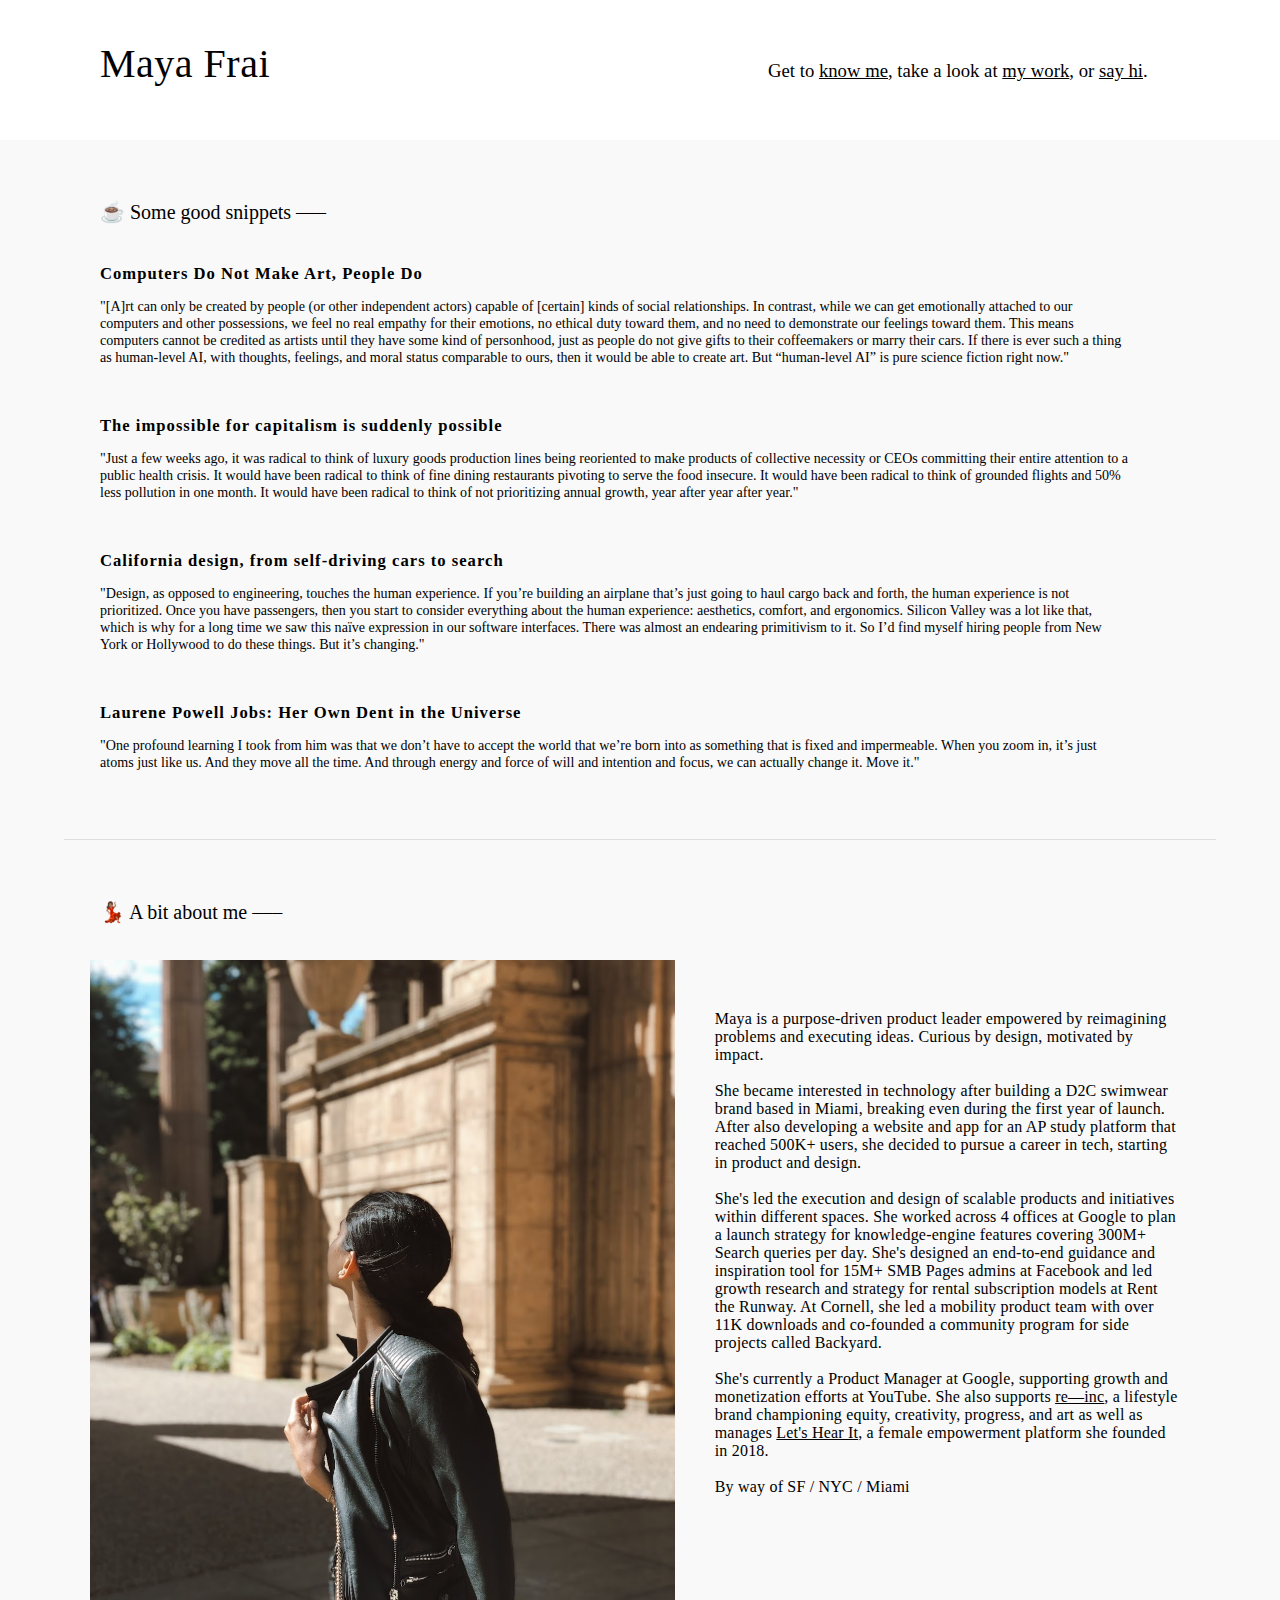
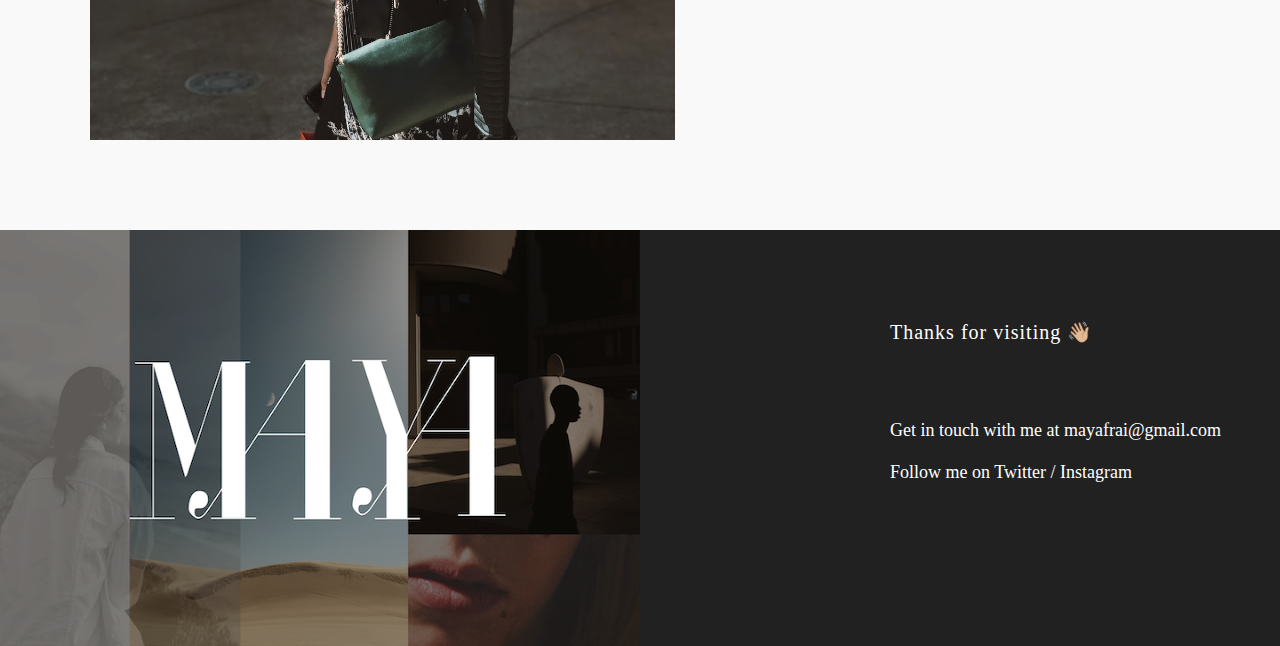
==== index.html @ 160cebdf "new work" ====
<!DOCTYPE html>
<html>
<head>
    <!-- Global site tag (gtag.js) - Google Analytics -->
    <script async src="https://www.googletagmanager.com/gtag/js?id=UA-131657251-1"></script>
    <script>window.dataLayer = window.dataLayer || [];
        function gtag() { dataLayer.push(arguments); }
        gtag('js', new Date());

        gtag('config', 'UA-131657251-1');</script>

    <meta charset="utf-8" />
    <title>Maya Frai</title>
    <link rel="stylesheet" type="text/css" href="all.css" media="all" />
    <link href='https://fonts.googleapis.com/css?family=Lato' rel='stylesheet'>
    <link href='https://fonts.googleapis.com/css?family=Roboto' rel='stylesheet'>
    <link href="https://fonts.googleapis.com/css?family=Noto+Serif+TC" rel="stylesheet">
    <link href="https://fonts.googleapis.com/css?family=Pacifico" rel="stylesheet">
    <link href="https://fonts.googleapis.com/css?family=Hammersmith+One" rel="stylesheet">
    <link href="https://fonts.googleapis.com/css?family=Unna" rel="stylesheet">
    <link href="https://fonts.googleapis.com/css?family=Unna:700" rel="stylesheet">

    <link rel="shortcut icon" type="image/png" href="images/favicon.png" />




    <body>

        <!-- Make header bar  -->
        <header class="header">

            <div id="nav-wrap">
                <div id="name">
                    <h1 id="name-full">
                        <a href="index.html">Maya Frai</a>
                    </h1>
                </div>

                <div id="links">
                    <h3 id="nav">
                        Get to <a href="#bio">know me</a>, take a look at <a class="active" href="projects.html">my work</a>, or <a href="#contact">say hi</a>.
                    </h3>
                </div>
            </div>

        </header>

        <!-- Make first section header -->
        <div class="section-header">
            <p> ☕️ Some good snippets –––</p>
        </div>


        <!-- list of articles  -->
        <div class="article">
            <h1 class="article-title">
                <a href="https://cacm.acm.org/opinion/articles/244330-computers-do-not-make-art-people-do/fulltext">
                    Computers Do Not Make Art, People Do
                </a>
            </h1>
            <p class="byline"> "[A]rt can only be created by people (or other independent actors) capable of [certain] kinds of social relationships. In contrast, while we can get emotionally attached to our computers and other possessions, we feel no real empathy for their emotions, no ethical duty toward them, and no need to demonstrate our feelings toward them. This means computers cannot be credited as artists until they have some kind of personhood, just as people do not give gifts to their coffeemakers or marry their cars. If there is ever such a thing as human-level AI, with thoughts, feelings, and moral status comparable to ours, then it would be able to create art. But “human-level AI” is pure science fiction right now." </p>
        </div>

        <div class="article">
            <h1 class="article-title">
                <a class="text" href="https://www.fastcompany.com/90483294/the-impossible-for-capitalism-is-suddenly-possible">
                    The impossible for capitalism is suddenly possible
                </a>
            </h1>
            <p class="byline">
                "Just a few weeks ago, it was radical to think of luxury goods production lines being reoriented to make products of collective necessity or CEOs committing their entire attention to a public health crisis. It would have been radical to think of fine dining restaurants pivoting to serve the food insecure. It would have been radical to think of grounded flights and 50% less pollution in one month. It would have been radical to think of not prioritizing annual growth, year after year after year."
            </p>
        </div>


        <div class="article">
            <h1 class="article-title"> <a class="text" href="https://www.blog.google/technology/design/explore-california-design-self-driving-cars-search/">California design, from self-driving cars to search </a> </h1>
            <p class="byline"> "Design, as opposed to engineering, touches the human experience. If you’re building an airplane that’s just going to haul cargo back and forth, the human experience is not prioritized. Once you have passengers, then you start to consider everything about the human experience: aesthetics, comfort, and ergonomics. Silicon Valley was a lot like that, which is why for a long time we saw this naïve expression in our software interfaces. There was almost an endearing primitivism to it. So I’d find myself hiring people from New York or Hollywood to do these things. But it’s changing."</p>
        </div>

        <div class="article">
            <h1 class="article-title"> <a class="text" href="https://www.nytimes.com/2020/02/27/business/laurene-powell-jobs-corner-office.html">
    Laurene Powell Jobs: Her Own Dent in the Universe</a> </h1>
            <p class="byline"> "One profound learning I took from him was that we don’t have to accept the world that we’re born into as something that is fixed and impermeable. When you zoom in, it’s just atoms just like us. And they move all the time. And through energy and force of will and intention and focus, we can actually change it. Move it."</p>
        </div>
        <!-- second section -->



        <br />

        <!-- start recent projects -->
        <!--<hr />
        <div class="section-header">
            <p>  Recently been up to ––– <p>
        </div>
        <div class="recent-wrap">

            <div class="recent1">
                <div class="article">
                    <h1 class="article-title"> re—inc </h1>
                   <p class="byline"> Product </p>

                    <p class="recent-link"> → <a href="https://www.vogue.com/article/re-inc-black-and-white-capsule-collection">BW Capsule Launch</a></p>
                    <p class="recent-link"> → <a href="https://re-website.com/products/reinvent-poster">BW Poster Design Process</a></p>

                </div>
            </div>

            <div class="recent2">
                <div class="article">
                    <h1 class="article-title">Let's Hear It </h1>
                    <p class="byline"> Founder + Managing Editor</p>
                    <p class="recent-link"> → <a href="https://us12.campaign-archive.com/?u=026ea119d4e894bad560df48f&id=ae32b6e71b">LHI Industry: Interview with Bethany Bongiorno</a></p>
                    <p class="recent-link"> → <a href="https://us12.campaign-archive.com/home/?u=026ea119d4e894bad560df48f&id=ee71568076">Latest Newsletter Issue</a></p>
                </div>
            </div>

            <div class="recent3">
                <div class="article">
                    <h1 class="article-title"> Google </h1>
                    <p class="byline"> Associate Product Manager Intern</p>

                    <p class="recent-link"> → <a href="google.html">Learn more</a></p>
                </div>
            </div>


        </div>-->

        <br />


        <div class="seeAll">
            <p>  <a href="projects.html"> See All Work </a><p>
        </div>

        <hr />

        <!-- end recent projects -->

        <a name="bio"></a>
        <!-- about section -->
        <div class="section-header">
            <p> 💃🏽 A bit about me –––</p>
        </div>

        <div class="about-wrap">

            <div id="description">

                <p>

                    Maya is a purpose-driven product leader empowered by reimagining problems and executing ideas. Curious by design, motivated by impact.
                    <br><br>
                    She became interested in technology after building a D2C swimwear brand based in Miami, breaking even during the first year of launch. After also developing a website and app for an AP study platform that reached 500K+ users, she decided to pursue a career in tech, starting in product and design.
                    <br><br>
                    She's led the execution and design of scalable products and initiatives within different spaces. She worked across 4 offices at Google to plan a launch strategy for knowledge-engine features covering 300M+ Search queries per day. She's designed an end-to-end guidance and inspiration tool for 15M+ SMB Pages admins at Facebook and led growth research and strategy for rental subscription models at Rent the Runway. At Cornell, she led a mobility product team with over 11K downloads and co-founded a community program for side projects called Backyard.
                    <br><br>
                    She's currently a Product Manager at Google, supporting growth and monetization efforts at YouTube. She also supports <a href="https://re-website.com/">re—inc</a>, a lifestyle brand championing equity, creativity, progress, and art as well as manages <a href="http://www.letshearitplatform.org/">Let's Hear It</a>, a female empowerment platform she founded in 2018.



                    <br><br>
                    By way of SF / NYC / Miami
                </p>
            </div>

            <div id="bio-pic" class="hover11">
                <figure><img alt="profile" src="images/me.png" width="500" /></figure>
            </div>
        </div>


        <a name="contact"></a>
        <!-- footer  -->
        <div id="foot-wrap">
            <div id="footer1">
                <div id="contact">
                    <p> Thanks for visiting 👋🏼 </p>
                </div>
                <a name="bottom"></a>
                <p id="email"> Get in touch with me at <a href="mailto:mayafrai@gmail.com?Subject=Reaching%20Out">mayafrai@gmail.com</a> <br /><br />
                Follow me on <a href="https://twitter.com/maya_frai">Twitter</a> / <a href="https://www.instagram.com/mayafrai/">Instagram</a>
                </p>

                <!--<div id="linkedin">
            <a href="https://www.linkedin.com/in/mayafrai/">
                <img alt="linkedin" src="images/linkedin.png" width="20" />
            </a>
        </div>-->
        <!--<div id="instagram">
            <a href="https://www.instagram.com/mayafrai/">
                <img alt="instagram" src="images/instagram.png" width="20" />
            </a>
        </div>
        <div id="github">
            <a href="https://github.com/mayafrai">
                <img alt="github" src="images/github.png" width="20" />
            </a>
        </div>
        <div id="medium">
            <a href="https://twitter.com/@maya_frai">
                <img alt="medium" src="images/medium.png" width="20" />
            </a>
        </div>-->
            </div>
            <div id="collage">
                <img alt="medium" src="images/logo-m.png" />
            </div>
        </div>



    </body>
</html>
---- all.css ----
@media screen and (min-width: 600px) {

    #description {
        flex: 3;
    }


    .seeAll {
        display: none;
    }

    .byline {
        font-size: 2px;
    }
}

@media screen and (max-width: 600px) {
    #bio-pic {
        display: none;
    }
}


/* CSS load animation */
p, h3, img, h1 {
    animation: fadein 2s;
    -moz-animation: fadein 2s; /* Firefox */
    -webkit-animation: fadein 2s; /* Safari and Chrome */
    -o-animation: fadein 2s; /* Opera */
}

hr {
    height: 1px;
    width: 90%;
    /* color: #4A4A4A; */
    background-color: #DFDFDF;
    border: none;
}


@keyframes fadein {
    from {
        opacity: 0;
    }

    to {
        opacity: 1;
    }
}

@-moz-keyframes fadein { /* Firefox */
    from {
        opacity: 0;
    }

    to {
        opacity: 1;
    }
}

@-webkit-keyframes fadein { /* Safari and Chrome */
    from {
        opacity: 0;
    }

    to {
        opacity: 1;
    }
}

@-o-keyframes fadein { /* Opera */
    from {
        opacity: 0;
    }

    to {
        opacity: 1;
    }
}

/* end CSS animation */

body {
    margin: 0;
    background-color: #F9F9F9;
}

html {
    scroll-behavior: smooth;
}

/* home nav  */
.header {
    /* position: absolute; */
    top: 0;
    left: 0;
    width: 100%;
    background-color: white;
    height: 140px;
}

#nav-wrap {
    display: flex;
    flex-direction: row;
}

#name {
    order: 1;
    flex: 1.5;
}


    #name a {
        color: black;
        text-decoration: none;
    }

.section-header a {
    color: black;
    text-decoration: none;
}

#links {
    letter-spacing: normal;
    order: 2;
    flex: 1;
}

.article-title a {
    text-decoration: none;
    color: black;
}


    .article-title a:hover {
        color: grey;
    }


#nav a {
    color: black;
}

    #nav a:hover {
        color: #A7A7A7;
    }

#name-full {
    font-family: 'Didot';
    font-weight: 500;
    letter-spacing: 0.5px;
    font-size: 40px;
    margin-left: 100px;
    z-index: 6;
    color: black;
    margin-top: 40px;
}

    #name-full a:hover {
        color: #A7A7A7;
    }

#nav {
    font-family: 'Avenir';
    font-weight: 400;
    z-index: 7;
    color: black;
    margin-top: 60px;
}

/* end home nav */

.section-header {
    font-family: 'Avenir';
    font-size: 20px;
    font-weight: 400;
    margin-left: 100px;
    margin-top: 60px;
}

/* articles css */
.article-title {
    letter-spacing: 1px;
    font-family: Avenir;
    font-size: 1.3vw;
}

.byline {
    font-family: Didot;
    font-size: 1.1vw;
    padding-bottom: 10px;
}

.article {
    margin-left: 100px;
    margin-top: 40px;
    margin-right: 150px;
}

.article a {
  text-decoration: none;
    color: black;
}


/* end articles css */

li a:hover {
    color: blue;
}

#all {
    font-family: 'Avenir';
    font-size: 18px;
    margin-left: 100px;
    margin-top: 40px;
    font-weight: bold;
}


#mywork {
    float: left;
    text-align: left;
    margin-left: 100px;
    font-family: 'Avenir';
    font-size: 18px;
    font-weight: 500;
    color: #4A4A4A;
    z-index: 10;
    margin-bottom: -10px;
}

/* recent projects css on home */
.recent-wrap {
    display: flex;
    flex-direction: row;
}

.recent1 {
    flex: 1;
    order: 1;
}

.recent2 {
    flex: 1;
    order: 2;
}

.recent3 {
    flex: 0.8;
    order: 3;
    margin-right: 50px;
}

.recent4 {
    flex: 1;
    order: 4;
    margin-right: 20px;
}

.recent-link {
    font-family: Avenir;
    font-size: 1.3vw;
    padding-bottom: 10px;
}

    .recent-link a {
        color: black;
        text-decoration: none;
    }

        .recent-link a:hover {
            color: grey;
        }

.seeAll {
    font-family: 'Avenir';
    font-weight: 600;
    font-size: 18px;
    text-align: right;
    margin-right: 100px;
    margin-top: 20px;
}

    .seeAll a {
        color: black;
        text-decoration: none;
    }

        .seeAll a:hover {
            color: grey
        }


/* end recent */


/* projects */

#work-des {
    height: 130px;
}

.wrap {
    text-align: center;
    display: flex;
    flex-direction: row;
}

.shadow {
    -moz-box-shadow: 0 0 30px 5px #EBEBEB;
    -webkit-box-shadow: 0 0 30px 5px #EBEBEB;
    border-radius: 2px;
}

.left-project {
    flex: 2;
    order: 1;
}

.header-layout {
    margin-left: 100px;
    font-size: 22px;
    vertical-align: middle;
    text-align: left;
    font-family: 'Avenir';
    font-weight: 700;
}


.sub-layout {
    margin-left: 100px;
    text-align: left;
    font-family: 'Avenir';
    letter-spacing: 1px;
    font-size: 12px;
    font-weight: 500;
    color: grey;
}


.p-layout {
    margin-left: 100px;
    text-align: left;
    font-family: 'Avenir';
    font-weight: 300;
    font-size: 16px;
    width: 70%;
    color: grey;
}


.a-layout {
    color: black;
    text-decoration: none;
}

    .a-layout:hover {
        color: grey;
    }

.right-project {
    flex: 2;
    order: 2;
}

#proj-footer {
    margin-top: 100px;
    background-color: #212121;
    height: 416px;
    width: 100%;
    /* position: relative; */
    /* line-height: 400px; */
}

/* #detail-span {
  position: absolute;
  left: 10%;
  right: 10%;
  height: 30%;
  margin: -15% 0 0 -25%;
  font-family: Didot;
  font-size: 30px;
  color: white;
} */

#detail-span {
    font-family: Didot;
    font-size: 30px;
    color: white;
    line-height: 350px;
    text-align: center;
    width: 100%;
}



    #detail-span a {
        text-decoration: none;
        color: white;
    }

/* about page */

/* image opacity animation */

.hover11 figure img {
    opacity: 1;
    -webkit-transition: .3s ease-in-out;
    transition: .3s ease-in-out;
}

.hover11 figure:hover img {
    opacity: .9;
}

/* end opacity animation */

#description #motto {
    font-size: 16px;
}

.about-wrap {
    display: flex;
    flex-direction: row;
}

#description {
    letter-spacing: 0.2px;
    margin-top: 50px;
    margin-right: 100px;
    flex: 0.7;
    order: 2;
}

    #description p {
        font-weight: 500;
        font-family: 'Avenir';
        font-size: 16px;
    }

    #description a {
        color: black;
        text-decoration: underline;

    }

    #description a:hover {
        color: grey;

    }

#bio-pic {
    margin-left: 50px;
    flex: 1;
    order: 1;
}

    #bio-pic img {
        width: 100%;
        height: 100%;
    }

/* end about page css */

/* myoutlines page */
#phone-cover {
    text-align: center;
    /* margin-top: -10px;
  margin-left: -130px; */
}

#des1 {
    margin-top: 50px;
    font-family: Avenir;
    font-size: 18px;
    text-align: center;
}

#process {
    font-family: Avenir;
    font-size: 18px;
    margin-top: 40px;
    font-weight: bold;
    text-align: center;
}

.first {
    margin-top: 40px;
    font-family: Avenir;
    margin-left: 100px;
    margin-right: 80px;
}

.second {
    font-family: Avenir;
    margin-left: 100px;
    margin-right: 80px;
}

.data {
    text-align: center;
}

.research {
    margin-top: 40px;
    text-align: center;
}

.tag {
    letter-spacing: 0.5px;
    margin-top: 40px;
    font-family: 'Avenir';
    margin-left: 100px;
    font-size: 22px;
}

    .tag a {
        text-decoration: none;
        color: black;
    }

        .tag a:hover {
            color: grey;
        }

.bottom {
    margin-top: -10px;
    font-family: Didot;
    margin-left: 100px;
    font-size: 18px;
}

#full {
    margin-top: 50px;
}

#full-wrap {
    display: flex;
    flex-direction: row;
}

#left-wrap {
    flex: 1;
    order: 1;
}

#right-wrap {
    /* margin-right: 100px; */
    flex: 1;
    order: 2;
}


/* end projects css */

/* contact css */

#foot-wrap {
    display: flex;
    margin-top: 70px;
}

#footer1 {
    flex: 1;
    order: 2;
    background-color: #212121;
    margin: 0;
    height: 416px;
    width: 50%;
}

#collage {
    height: 416px;
    flex: 1;
    order: 1;
    width: 50%;
    overflow-y: hidden;
    margin: 0;
}

    #collage img {
        width: 100%;
        height: 416px;
    }

#contact {
    position: absolute;
    margin-left: 250px;
    margin-top: 70px;
    font-size: 20px;
    font-family: 'Avenir';
    font-weight: 500;
    color: white;
    letter-spacing: 1px;
}

#email {
    position: absolute;
    margin-left: 250px;
    margin-top: 190px;
    font-size: 18px;
    font-stretch: expanded;
    font-family: 'Avenir';
    font-weight: lighter;
    color: white;
}

    #email a {
        color: white;
        text-decoration: none;
    }

        #email a:hover {
            color: #A7A7A7;
        }

#linkedin {
    -webkit-filter: invert(100%);
    position: absolute;
    margin-left: 255px;
    margin-top: 320px;
}

    #linkedin a:hover {
        -webkit-filter: invert(40%)
    }

#instagram {
    -webkit-filter: invert(100%);
    position: absolute;
    margin-left: 285px;
    margin-top: 320px;
}

    #instagram a:hover {
        -webkit-filter: invert(40%)
    }

#github {
    -webkit-filter: invert(100%);
    position: absolute;
    margin-left: 315px;
    margin-top: 320px;
}

    #github a:hover {
        -webkit-filter: invert(40%)
    }

#medium {
    -webkit-filter: invert(100%);
    position: absolute;
    margin-left: 345px;
    margin-top: 320px;
}

    #medium a:hover {
        -webkit-filter: invert(40%)
    }

/* RTR Page CSS */

.article li, ul {
    font-family: Avenir;
    font-size: 18px;
    font-weight: 100;
}

.article li {
    list-style: none;
}

.rtr-title {
    letter-spacing: 0.8px;
    font-family: Avenir;
    font-size: 25px;
}

    .rtr-title a {
        color: black;
        text-decoration: none;
    }

        .rtr-title a:hover {
            color: grey;
            text-decoration: none;
        }

.description-rtr {
    font-family: Avenir;
    font-size: 19px;
    font-weight: 100;
    padding-bottom: 10px;
    width: 75%;
}

.rtr-list a {
    color: black;
    font-weight: 700;
    text-decoration: none;
}

.description-rtr a:hover {
    color: grey;
}

.rtr-list a:hover {
    color: grey;
}

#rtr-img {
    margin-left: 100px;
    margin-bottom: 20px;
}

#wrap-rtr {
    display: flex;
    flex-direction: row;
}

#rtr-quiz {
    flex: 1;
    order: 1;
    margin-bottom: 20px;
}

#rtr-finder {
    flex: 1.5;
    order: 2;
    margin-bottom: 20px;
}

#goog-wrap {
    margin-top: 50px;
    font-family: Avenir;
    display: flex;
    flex-direction: row;
}

#goog-imgs-left {
    width: 40%;
    margin-left: 120px;
}


#goog-imgs-right {
    width: 50%;
}

#goog-img {
    margin-left: 100px;
}

/* End RTR page CSS */

/* re-inc page css */

#re-inc-photo {
  padding: 20px 0 ;
     width: 100px;
     height: 100px;
}

#re-inc-photo img {
  width: 100%;
    height: 100%;
}
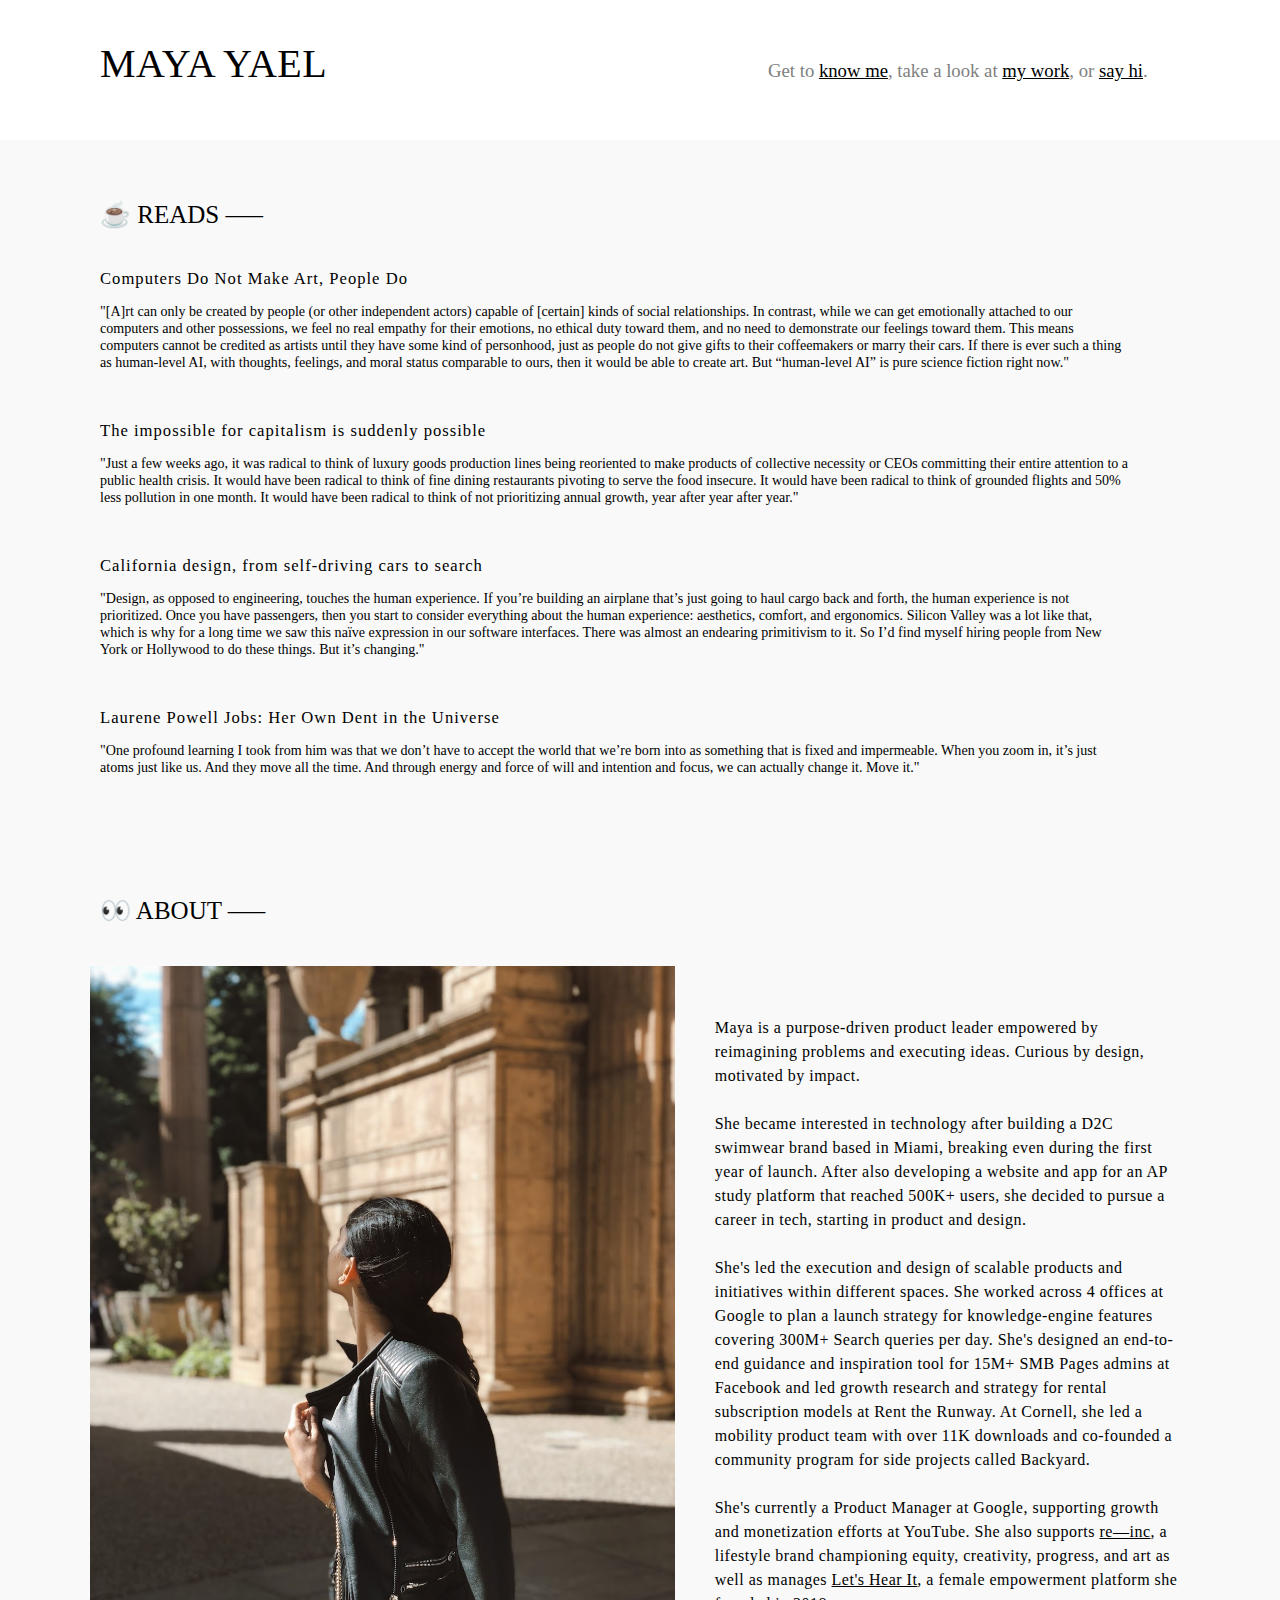
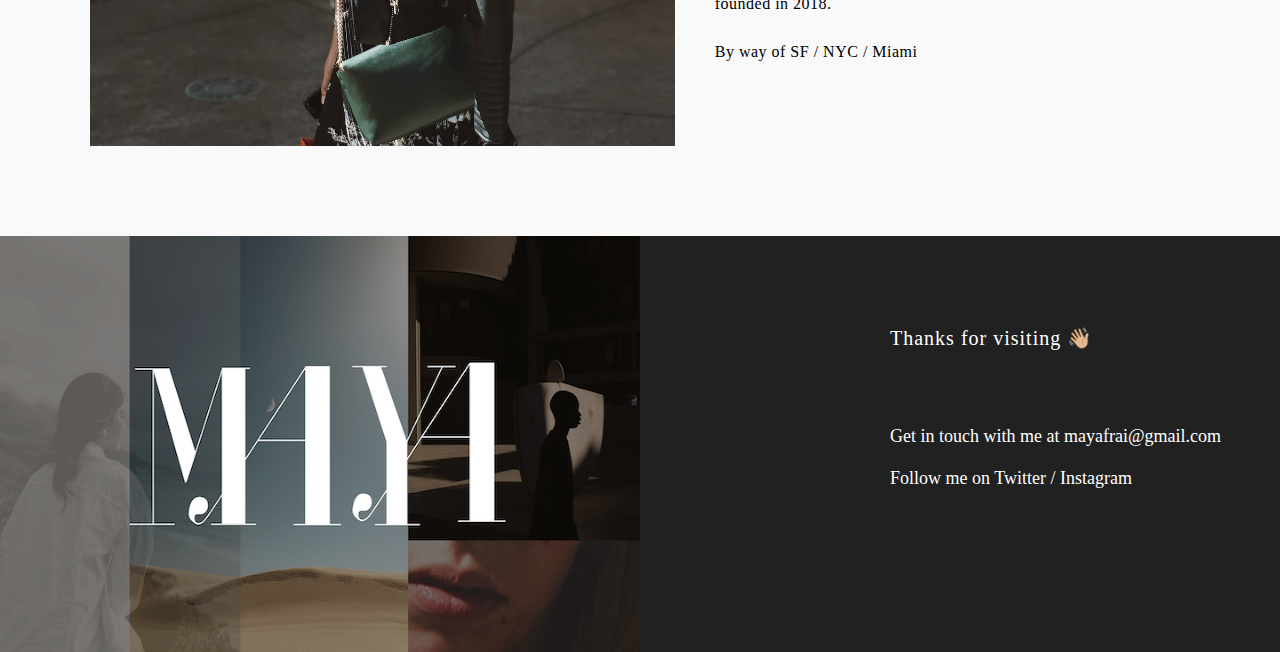
==== commit b27f4483: "new design system" ====
--- a/index.html
+++ b/index.html
@@ -33,7 +33,7 @@
             <div id="nav-wrap">
                 <div id="name">
                     <h1 id="name-full">
-                        <a href="index.html">Maya Frai</a>
+                        <a href="index.html">MAYA YAEL</a>
                     </h1>
                 </div>
 
@@ -48,7 +48,7 @@
 
         <!-- Make first section header -->
         <div class="section-header">
-            <p> ☕️ Some good snippets –––</p>
+            <p> ☕️ READS –––</p>
         </div>
 
 
@@ -84,66 +84,17 @@
     Laurene Powell Jobs: Her Own Dent in the Universe</a> </h1>
             <p class="byline"> "One profound learning I took from him was that we don’t have to accept the world that we’re born into as something that is fixed and impermeable. When you zoom in, it’s just atoms just like us. And they move all the time. And through energy and force of will and intention and focus, we can actually change it. Move it."</p>
         </div>
-        <!-- second section -->
-
 
 
         <br />
-
-        <!-- start recent projects -->
-        <!--<hr />
-        <div class="section-header">
-            <p>  Recently been up to ––– <p>
-        </div>
-        <div class="recent-wrap">
-
-            <div class="recent1">
-                <div class="article">
-                    <h1 class="article-title"> re—inc </h1>
-                   <p class="byline"> Product </p>
-
-                    <p class="recent-link"> → <a href="https://www.vogue.com/article/re-inc-black-and-white-capsule-collection">BW Capsule Launch</a></p>
-                    <p class="recent-link"> → <a href="https://re-website.com/products/reinvent-poster">BW Poster Design Process</a></p>
-
-                </div>
-            </div>
-
-            <div class="recent2">
-                <div class="article">
-                    <h1 class="article-title">Let's Hear It </h1>
-                    <p class="byline"> Founder + Managing Editor</p>
-                    <p class="recent-link"> → <a href="https://us12.campaign-archive.com/?u=026ea119d4e894bad560df48f&id=ae32b6e71b">LHI Industry: Interview with Bethany Bongiorno</a></p>
-                    <p class="recent-link"> → <a href="https://us12.campaign-archive.com/home/?u=026ea119d4e894bad560df48f&id=ee71568076">Latest Newsletter Issue</a></p>
-                </div>
-            </div>
-
-            <div class="recent3">
-                <div class="article">
-                    <h1 class="article-title"> Google </h1>
-                    <p class="byline"> Associate Product Manager Intern</p>
-
-                    <p class="recent-link"> → <a href="google.html">Learn more</a></p>
-                </div>
-            </div>
-
-
-        </div>-->
-
         <br />
-
-
-        <div class="seeAll">
-            <p>  <a href="projects.html"> See All Work </a><p>
-        </div>
-
-        <hr />
 
         <!-- end recent projects -->
 
         <a name="bio"></a>
         <!-- about section -->
         <div class="section-header">
-            <p> 💃🏽 A bit about me –––</p>
+            <p> 👀 ABOUT –––</p>
         </div>
 
         <div class="about-wrap">
@@ -185,26 +136,6 @@
                 Follow me on <a href="https://twitter.com/maya_frai">Twitter</a> / <a href="https://www.instagram.com/mayafrai/">Instagram</a>
                 </p>
 
-                <!--<div id="linkedin">
-            <a href="https://www.linkedin.com/in/mayafrai/">
-                <img alt="linkedin" src="images/linkedin.png" width="20" />
-            </a>
-        </div>-->
-        <!--<div id="instagram">
-            <a href="https://www.instagram.com/mayafrai/">
-                <img alt="instagram" src="images/instagram.png" width="20" />
-            </a>
-        </div>
-        <div id="github">
-            <a href="https://github.com/mayafrai">
-                <img alt="github" src="images/github.png" width="20" />
-            </a>
-        </div>
-        <div id="medium">
-            <a href="https://twitter.com/@maya_frai">
-                <img alt="medium" src="images/medium.png" width="20" />
-            </a>
-        </div>-->
             </div>
             <div id="collage">
                 <img alt="medium" src="images/logo-m.png" />
--- a/all.css
+++ b/all.css
@@ -146,7 +146,7 @@
     }
 
 #name-full {
-    font-family: 'Didot';
+    font-family: HelveticaNeue;
     font-weight: 500;
     letter-spacing: 0.5px;
     font-size: 40px;
@@ -161,19 +161,19 @@
     }
 
 #nav {
-    font-family: 'Avenir';
-    font-weight: 400;
+    font-family: HelveticaNeue;
+    font-weight: 500;
     z-index: 7;
-    color: black;
+    color: grey;
     margin-top: 60px;
 }
 
 /* end home nav */
 
 .section-header {
-    font-family: 'Avenir';
-    font-size: 20px;
-    font-weight: 400;
+    font-family: HelveticaNeue;
+    font-size: 25px;
+    font-weight: 500;
     margin-left: 100px;
     margin-top: 60px;
 }
@@ -181,12 +181,13 @@
 /* articles css */
 .article-title {
     letter-spacing: 1px;
-    font-family: Avenir;
+    font-family: HelveticaNeue;
+    font-weight: 500;
     font-size: 1.3vw;
 }
 
 .byline {
-    font-family: Didot;
+    font-family: Avenir;
     font-size: 1.1vw;
     padding-bottom: 10px;
 }
@@ -295,6 +296,39 @@
 /* end recent */
 
 
+/* new projects page */
+
+#project-header {
+  margin-left: 100px;
+  margin-top: 90px;
+  margin-bottom: 70px;
+}
+
+#project-header p {
+  font-family: HelveticaNeue;
+  font-weight: 500;
+  font-size: 28px;
+}
+
+.flex-proj {
+  display: flex;
+  flex-direction: row;
+}
+
+.project-image {
+  flex: 1;
+  margin-left: 100px;
+}
+
+.project-info {
+  flex: 1;
+  margin-top: 20px;
+}
+
+
+/* end new projects */
+
+
 /* projects */
 
 #work-des {
@@ -323,15 +357,15 @@
     font-size: 22px;
     vertical-align: middle;
     text-align: left;
-    font-family: 'Avenir';
-    font-weight: 700;
+    font-family: HelveticaNeue;
+    font-weight: 500;
 }
 
 
 .sub-layout {
     margin-left: 100px;
     text-align: left;
-    font-family: 'Avenir';
+    font-family: HelveticaNeue;
     letter-spacing: 1px;
     font-size: 12px;
     font-weight: 500;
@@ -340,11 +374,13 @@
 
 
 .p-layout {
+    margin-top: 35px;
     margin-left: 100px;
     text-align: left;
-    font-family: 'Avenir';
-    font-weight: 300;
-    font-size: 16px;
+    font-family: Avenir;
+    font-weight: 400;
+    font-size: 18px;
+    line-height: 1.5;
     width: 70%;
     color: grey;
 }
@@ -355,9 +391,9 @@
     text-decoration: none;
 }
 
-    .a-layout:hover {
+.a-layout:hover {
         color: grey;
-    }
+}
 
 .right-project {
     flex: 2;
@@ -435,7 +471,9 @@
 
     #description p {
         font-weight: 500;
-        font-family: 'Avenir';
+        line-height: 1.5;
+        letter-spacing: 0.5px;
+        font-family: Avenir;
         font-size: 16px;
     }
 
@@ -510,9 +548,10 @@
 .tag {
     letter-spacing: 0.5px;
     margin-top: 40px;
-    font-family: 'Avenir';
-    margin-left: 100px;
-    font-size: 22px;
+    font-family: HelveticaNeue;
+    margin-left: 100px;
+    font-weight: 500;
+    font-size: 20px;
 }
 
     .tag a {
@@ -589,7 +628,7 @@
     margin-left: 250px;
     margin-top: 70px;
     font-size: 20px;
-    font-family: 'Avenir';
+    font-family: HelveticaNeue;
     font-weight: 500;
     color: white;
     letter-spacing: 1px;
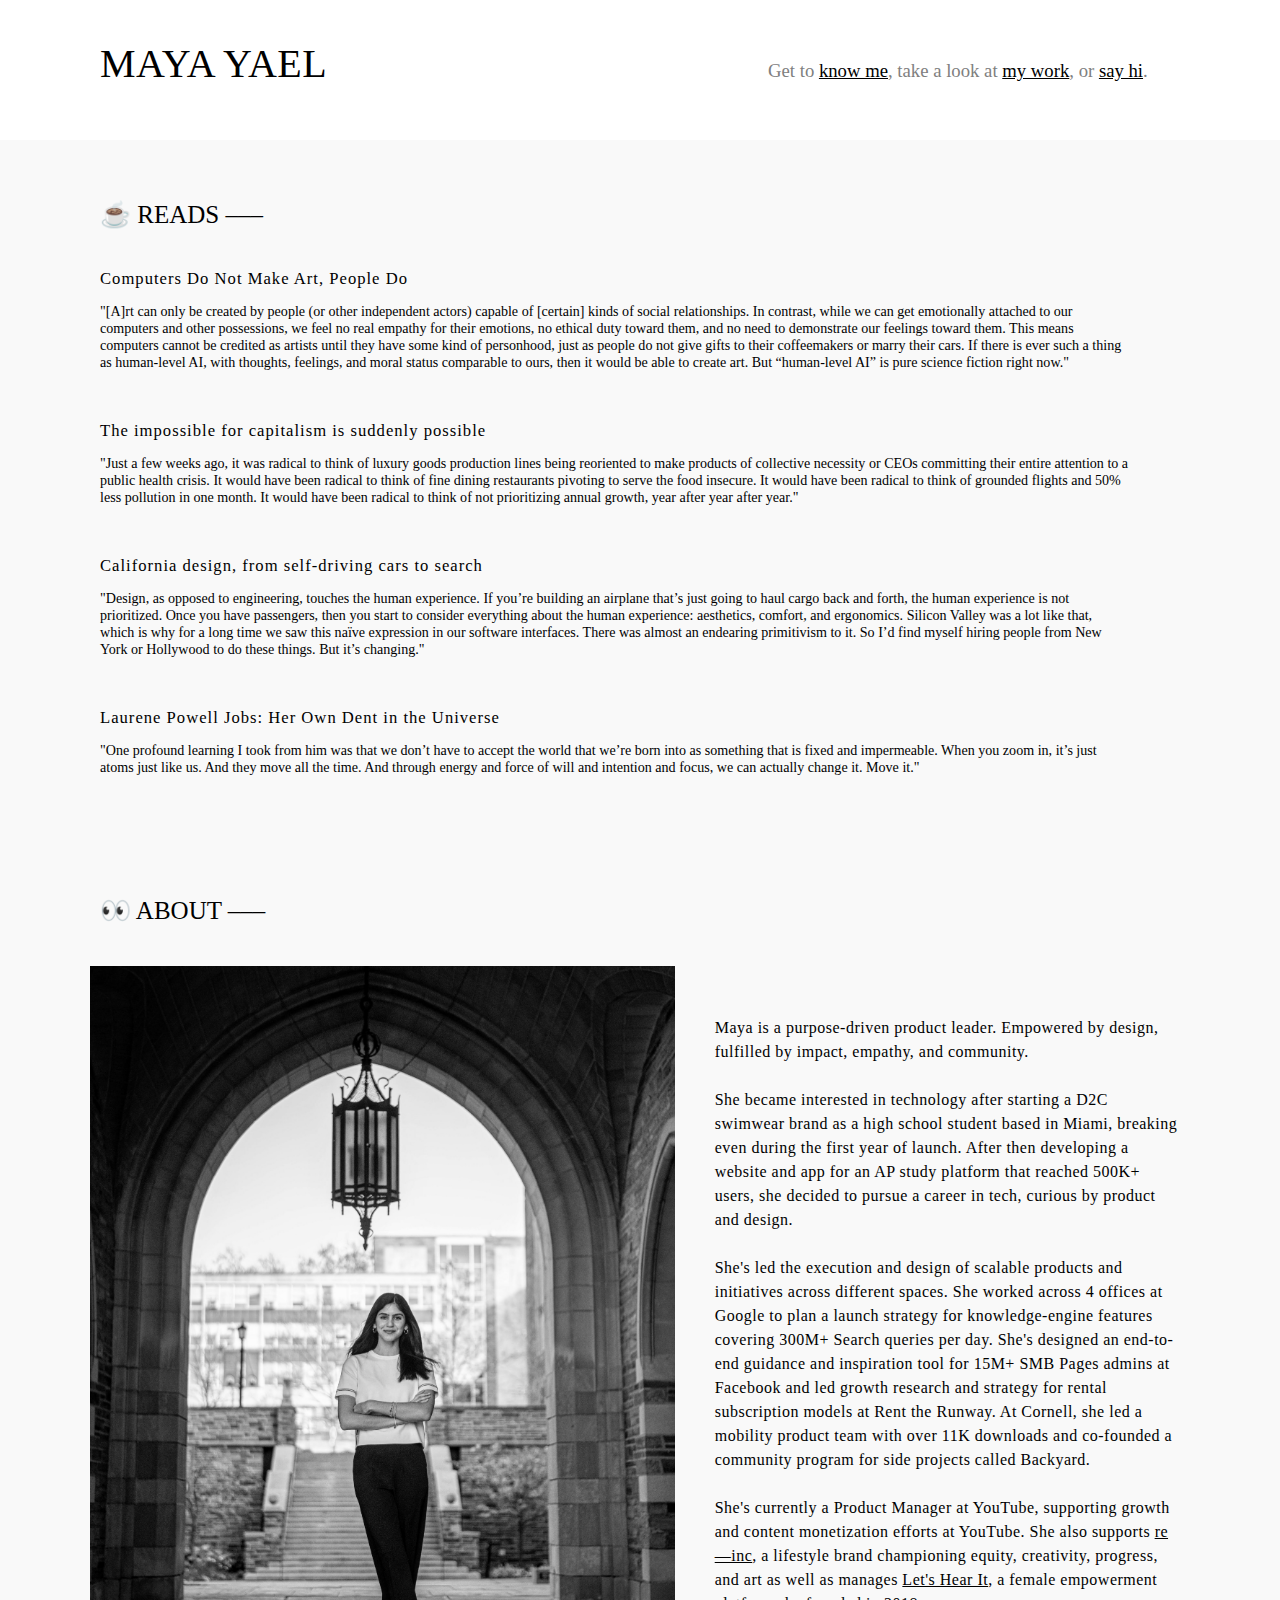
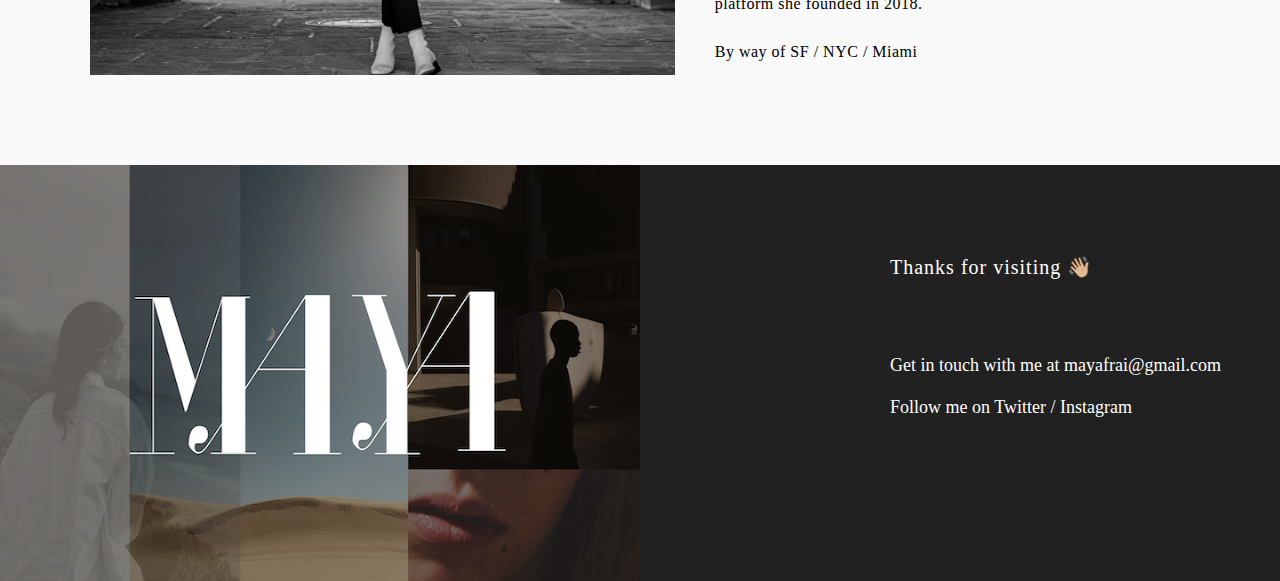
==== commit 0e06e7c3: "bio" ====
--- a/index.html
+++ b/index.html
@@ -103,13 +103,13 @@
 
                 <p>
 
-                    Maya is a purpose-driven product leader empowered by reimagining problems and executing ideas. Curious by design, motivated by impact.
+                    Maya is a purpose-driven product leader. Empowered by design, fulfilled by impact, empathy, and community.
                     <br><br>
-                    She became interested in technology after building a D2C swimwear brand based in Miami, breaking even during the first year of launch. After also developing a website and app for an AP study platform that reached 500K+ users, she decided to pursue a career in tech, starting in product and design.
+                    She became interested in technology after starting a D2C swimwear brand as a high school student based in Miami, breaking even during the first year of launch. After then developing a website and app for an AP study platform that reached 500K+ users, she decided to pursue a career in tech, curious by product and design.
                     <br><br>
-                    She's led the execution and design of scalable products and initiatives within different spaces. She worked across 4 offices at Google to plan a launch strategy for knowledge-engine features covering 300M+ Search queries per day. She's designed an end-to-end guidance and inspiration tool for 15M+ SMB Pages admins at Facebook and led growth research and strategy for rental subscription models at Rent the Runway. At Cornell, she led a mobility product team with over 11K downloads and co-founded a community program for side projects called Backyard.
+                    She's led the execution and design of scalable products and initiatives across different spaces. She worked across 4 offices at Google to plan a launch strategy for knowledge-engine features covering 300M+ Search queries per day. She's designed an end-to-end guidance and inspiration tool for 15M+ SMB Pages admins at Facebook and led growth research and strategy for rental subscription models at Rent the Runway. At Cornell, she led a mobility product team with over 11K downloads and co-founded a community program for side projects called Backyard.
                     <br><br>
-                    She's currently a Product Manager at Google, supporting growth and monetization efforts at YouTube. She also supports <a href="https://re-website.com/">re—inc</a>, a lifestyle brand championing equity, creativity, progress, and art as well as manages <a href="http://www.letshearitplatform.org/">Let's Hear It</a>, a female empowerment platform she founded in 2018.
+                    She's currently a Product Manager at YouTube, supporting growth and content monetization efforts at YouTube. She also supports <a href="https://re-website.com/">re—inc</a>, a lifestyle brand championing equity, creativity, progress, and art as well as manages <a href="http://www.letshearitplatform.org/">Let's Hear It</a>, a female empowerment platform she founded in 2018.
 
 
 
@@ -119,7 +119,8 @@
             </div>
 
             <div id="bio-pic" class="hover11">
-                <figure><img alt="profile" src="images/me.png" width="500" /></figure>
+                <!-- <figure><img alt="profile" src="images/me.png" width="500" /></figure> -->
+                <figure><img alt="profile" src="images/mayafrai-bio.jpg" width="500" /></figure>
             </div>
         </div>
 
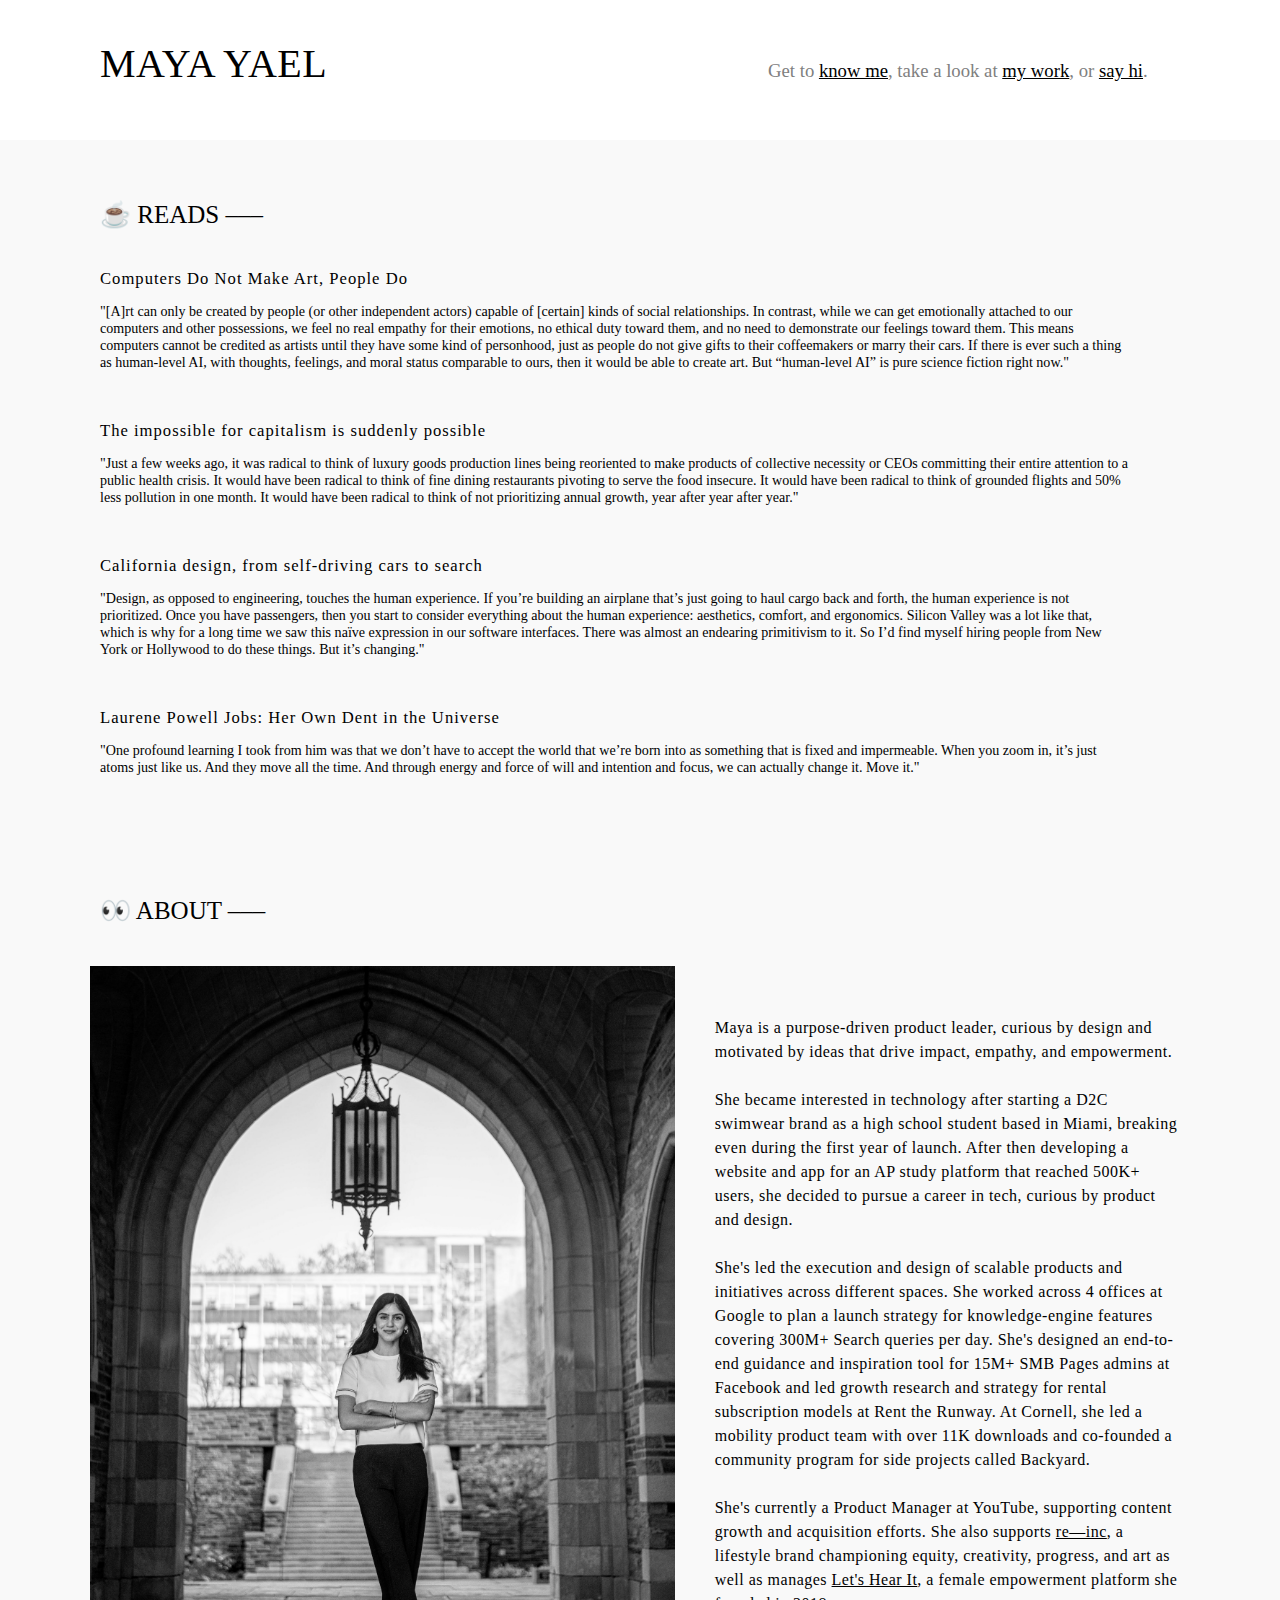
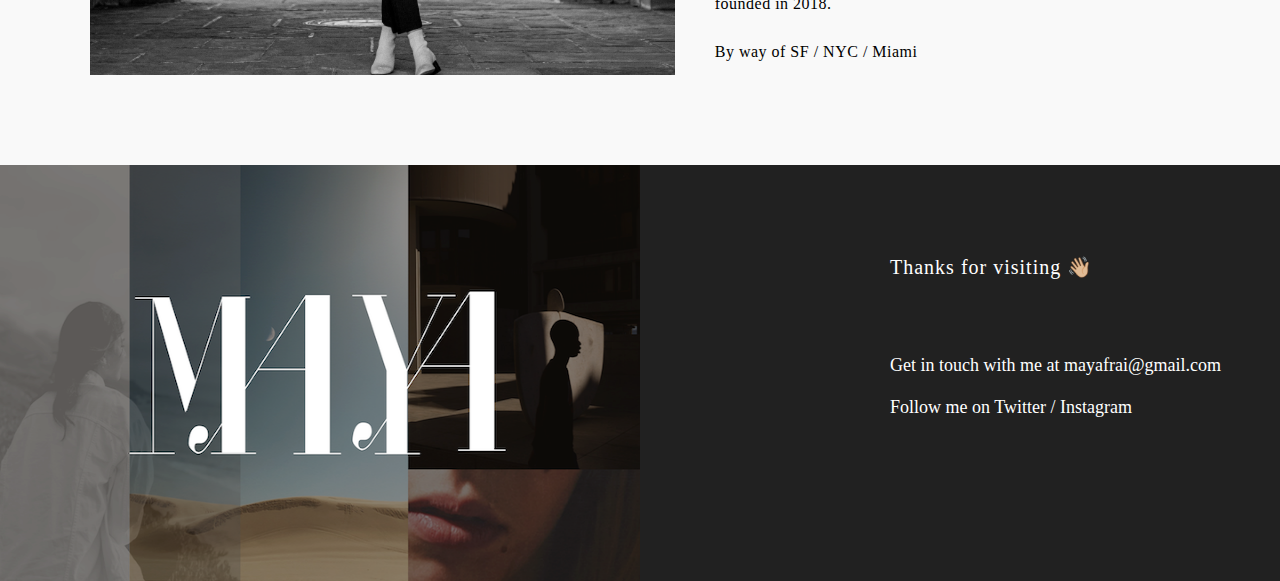
==== commit c8e537b4: "new" ====
--- a/index.html
+++ b/index.html
@@ -103,13 +103,14 @@
 
                 <p>
 
-                    Maya is a purpose-driven product leader. Empowered by design, fulfilled by impact, empathy, and community.
+                    Maya is a purpose-driven product leader, curious by design and motivated by ideas that drive impact, empathy, and empowerment.
+
                     <br><br>
                     She became interested in technology after starting a D2C swimwear brand as a high school student based in Miami, breaking even during the first year of launch. After then developing a website and app for an AP study platform that reached 500K+ users, she decided to pursue a career in tech, curious by product and design.
                     <br><br>
                     She's led the execution and design of scalable products and initiatives across different spaces. She worked across 4 offices at Google to plan a launch strategy for knowledge-engine features covering 300M+ Search queries per day. She's designed an end-to-end guidance and inspiration tool for 15M+ SMB Pages admins at Facebook and led growth research and strategy for rental subscription models at Rent the Runway. At Cornell, she led a mobility product team with over 11K downloads and co-founded a community program for side projects called Backyard.
                     <br><br>
-                    She's currently a Product Manager at YouTube, supporting growth and content monetization efforts at YouTube. She also supports <a href="https://re-website.com/">re—inc</a>, a lifestyle brand championing equity, creativity, progress, and art as well as manages <a href="http://www.letshearitplatform.org/">Let's Hear It</a>, a female empowerment platform she founded in 2018.
+                    She's currently a Product Manager at YouTube, supporting content growth and acquisition efforts. She also supports <a href="https://re-website.com/">re—inc</a>, a lifestyle brand championing equity, creativity, progress, and art as well as manages <a href="http://www.letshearitplatform.org/">Let's Hear It</a>, a female empowerment platform she founded in 2018.
 
 
 
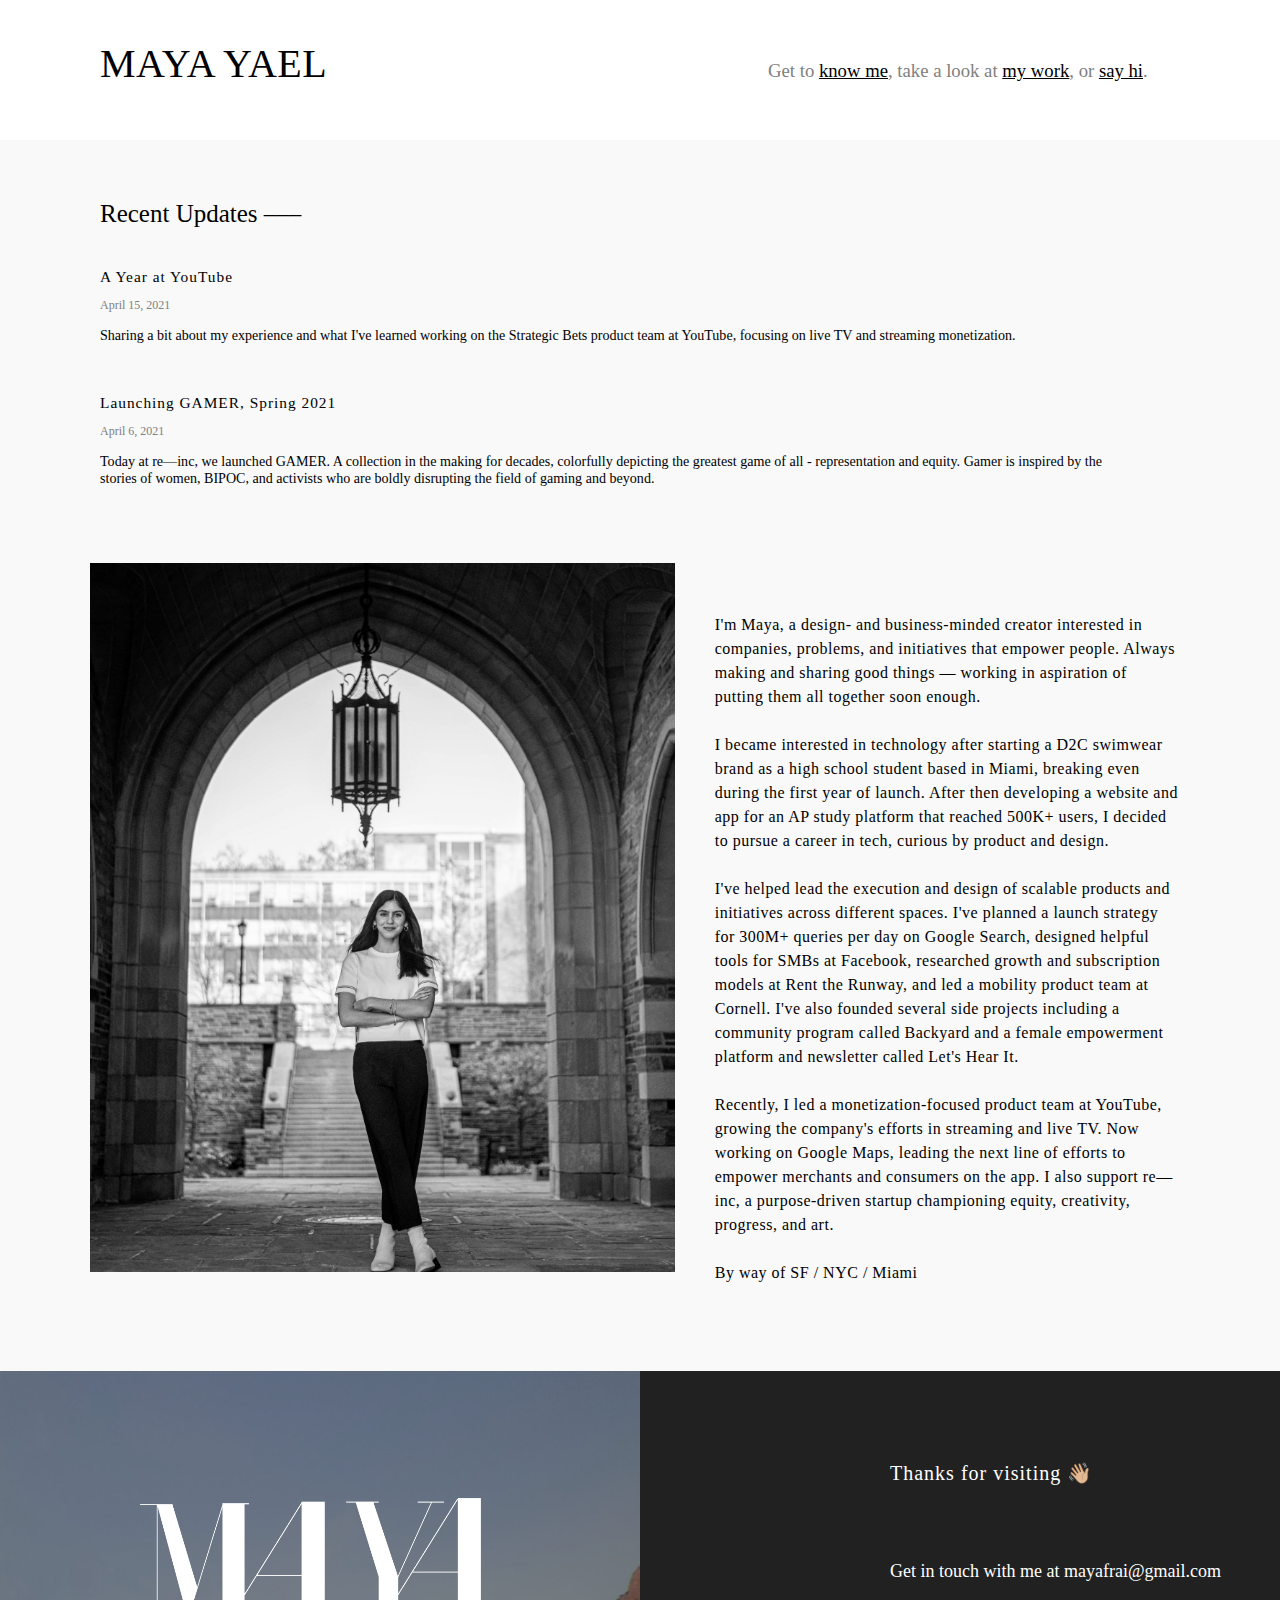
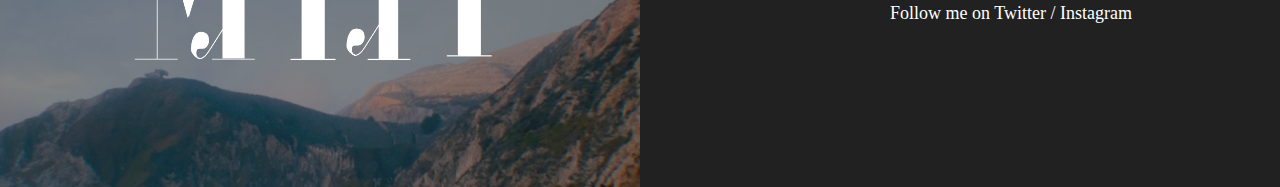
==== commit 56453a81: "new changes" ====
--- a/index.html
+++ b/index.html
@@ -48,54 +48,41 @@
 
         <!-- Make first section header -->
         <div class="section-header">
-            <p> ☕️ READS –––</p>
+            <p> Recent Updates –––</p>
         </div>
 
-
-        <!-- list of articles  -->
+        <!-- list of updates  -->
         <div class="article">
             <h1 class="article-title">
-                <a href="https://cacm.acm.org/opinion/articles/244330-computers-do-not-make-art-people-do/fulltext">
-                    Computers Do Not Make Art, People Do
+                <a href="youtube.html">
+                    A Year at YouTube
                 </a>
+                <p> April 15, 2021 </p>
             </h1>
-            <p class="byline"> "[A]rt can only be created by people (or other independent actors) capable of [certain] kinds of social relationships. In contrast, while we can get emotionally attached to our computers and other possessions, we feel no real empathy for their emotions, no ethical duty toward them, and no need to demonstrate our feelings toward them. This means computers cannot be credited as artists until they have some kind of personhood, just as people do not give gifts to their coffeemakers or marry their cars. If there is ever such a thing as human-level AI, with thoughts, feelings, and moral status comparable to ours, then it would be able to create art. But “human-level AI” is pure science fiction right now." </p>
+            <p class="byline"> Sharing a bit about my experience and what I've learned working on the Strategic Bets product team at YouTube, focusing on live TV and streaming monetization.
+            </p>
         </div>
 
         <div class="article">
             <h1 class="article-title">
-                <a class="text" href="https://www.fastcompany.com/90483294/the-impossible-for-capitalism-is-suddenly-possible">
-                    The impossible for capitalism is suddenly possible
+                <a href="https://re-website.com/collections/gamer-collection">
+                    Launching GAMER, Spring 2021
                 </a>
+                <p> April 6, 2021 </p>
             </h1>
-            <p class="byline">
-                "Just a few weeks ago, it was radical to think of luxury goods production lines being reoriented to make products of collective necessity or CEOs committing their entire attention to a public health crisis. It would have been radical to think of fine dining restaurants pivoting to serve the food insecure. It would have been radical to think of grounded flights and 50% less pollution in one month. It would have been radical to think of not prioritizing annual growth, year after year after year."
+            <p class="byline"> Today at re—inc, we launched GAMER. A collection in the making for decades, colorfully depicting the greatest game of all -  representation and equity. Gamer is inspired by the stories of women, BIPOC, and activists who are boldly disrupting the field of gaming and beyond.
             </p>
         </div>
 
+        <!-- end recent updates -->
+        <br><br>
 
-        <div class="article">
-            <h1 class="article-title"> <a class="text" href="https://www.blog.google/technology/design/explore-california-design-self-driving-cars-search/">California design, from self-driving cars to search </a> </h1>
-            <p class="byline"> "Design, as opposed to engineering, touches the human experience. If you’re building an airplane that’s just going to haul cargo back and forth, the human experience is not prioritized. Once you have passengers, then you start to consider everything about the human experience: aesthetics, comfort, and ergonomics. Silicon Valley was a lot like that, which is why for a long time we saw this naïve expression in our software interfaces. There was almost an endearing primitivism to it. So I’d find myself hiring people from New York or Hollywood to do these things. But it’s changing."</p>
-        </div>
-
-        <div class="article">
-            <h1 class="article-title"> <a class="text" href="https://www.nytimes.com/2020/02/27/business/laurene-powell-jobs-corner-office.html">
-    Laurene Powell Jobs: Her Own Dent in the Universe</a> </h1>
-            <p class="byline"> "One profound learning I took from him was that we don’t have to accept the world that we’re born into as something that is fixed and impermeable. When you zoom in, it’s just atoms just like us. And they move all the time. And through energy and force of will and intention and focus, we can actually change it. Move it."</p>
-        </div>
-
-
-        <br />
-        <br />
-
-        <!-- end recent projects -->
 
         <a name="bio"></a>
         <!-- about section -->
-        <div class="section-header">
+        <!-- <div class="section-header">
             <p> 👀 ABOUT –––</p>
-        </div>
+        </div> -->
 
         <div class="about-wrap">
 
@@ -103,16 +90,13 @@
 
                 <p>
 
-                    Maya is a purpose-driven product leader, curious by design and motivated by ideas that drive impact, empathy, and empowerment.
-
+                    I'm Maya, a design- and business-minded creator interested in companies, problems, and initiatives that empower people. Always making and sharing good things — working in aspiration of putting them all together soon enough.
                     <br><br>
-                    She became interested in technology after starting a D2C swimwear brand as a high school student based in Miami, breaking even during the first year of launch. After then developing a website and app for an AP study platform that reached 500K+ users, she decided to pursue a career in tech, curious by product and design.
+                    I became interested in technology after starting a D2C swimwear brand as a high school student based in Miami, breaking even during the first year of launch. After then developing a website and app for an AP study platform that reached 500K+ users, I decided to pursue a career in tech, curious by product and design.
                     <br><br>
-                    She's led the execution and design of scalable products and initiatives across different spaces. She worked across 4 offices at Google to plan a launch strategy for knowledge-engine features covering 300M+ Search queries per day. She's designed an end-to-end guidance and inspiration tool for 15M+ SMB Pages admins at Facebook and led growth research and strategy for rental subscription models at Rent the Runway. At Cornell, she led a mobility product team with over 11K downloads and co-founded a community program for side projects called Backyard.
+                    I've helped lead the execution and design of scalable products and initiatives across different spaces. I've planned a launch strategy for 300M+ queries per day on Google Search, designed helpful tools for SMBs at Facebook, researched growth and subscription models at Rent the Runway, and led a mobility product team at Cornell. I've also founded several side projects including a community program called Backyard and a female empowerment platform and newsletter called Let's Hear It.
                     <br><br>
-                    She's currently a Product Manager at YouTube, supporting content growth and acquisition efforts. She also supports <a href="https://re-website.com/">re—inc</a>, a lifestyle brand championing equity, creativity, progress, and art as well as manages <a href="http://www.letshearitplatform.org/">Let's Hear It</a>, a female empowerment platform she founded in 2018.
-
-
+                    Recently, I led a monetization-focused product team at YouTube, growing the company's efforts in streaming and live TV. Now working on Google Maps, leading the next line of efforts to empower merchants and consumers on the app. I also support re—inc, a purpose-driven startup championing equity, creativity, progress, and art.
 
                     <br><br>
                     By way of SF / NYC / Miami
@@ -140,7 +124,7 @@
 
             </div>
             <div id="collage">
-                <img alt="medium" src="images/logo-m.png" />
+                <img alt="medium" src="images/logo-m3.png" />
             </div>
         </div>
 
--- a/all.css
+++ b/all.css
@@ -132,6 +132,13 @@
 }
 
 
+.article-title p {
+  font-size: 12px;
+  color: grey;
+  font-weight: 500;
+  letter-spacing: normal;
+}
+
     .article-title a:hover {
         color: grey;
     }
@@ -183,7 +190,7 @@
     letter-spacing: 1px;
     font-family: HelveticaNeue;
     font-weight: 500;
-    font-size: 1.3vw;
+    font-size: 1.2vw;
 }
 
 .byline {
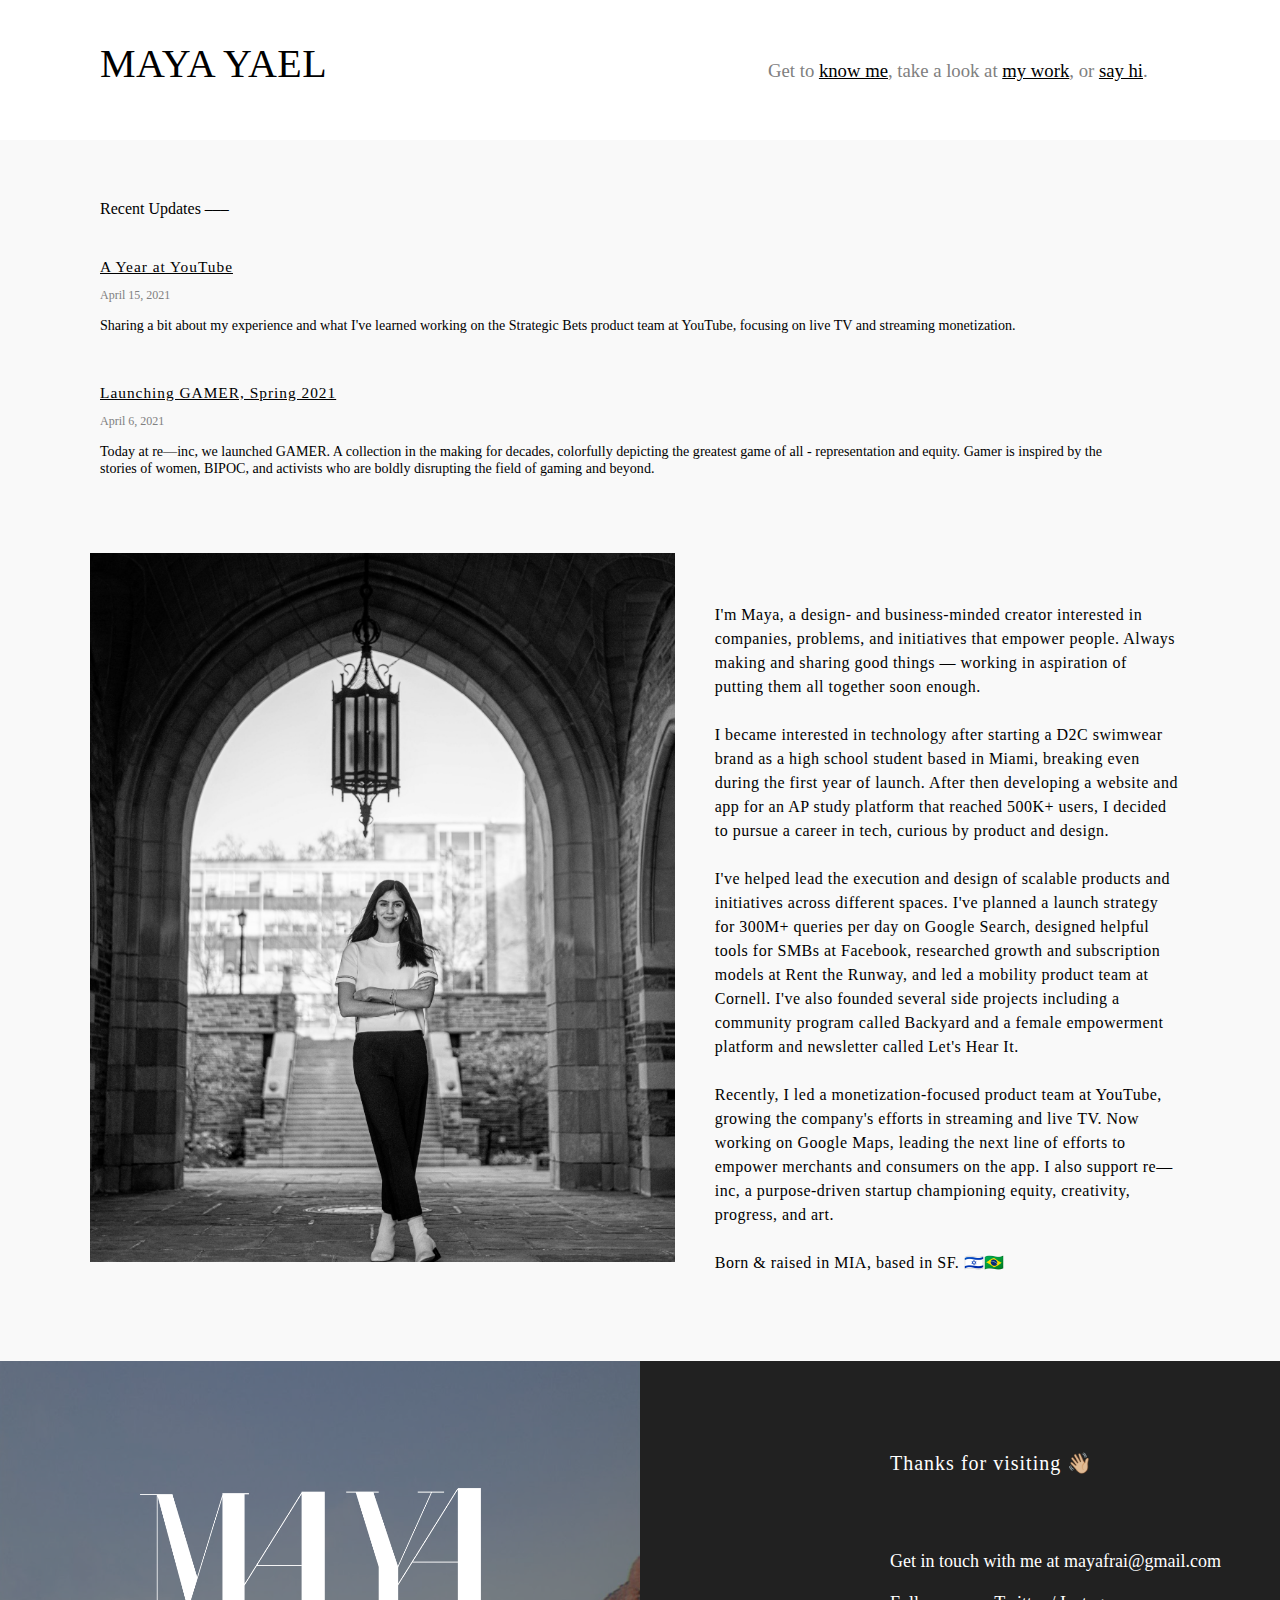
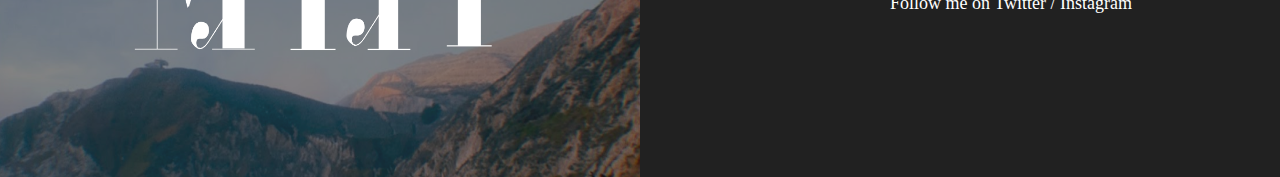
==== commit 454d5549: "YT changes" ====
--- a/index.html
+++ b/index.html
@@ -99,7 +99,7 @@
                     Recently, I led a monetization-focused product team at YouTube, growing the company's efforts in streaming and live TV. Now working on Google Maps, leading the next line of efforts to empower merchants and consumers on the app. I also support re—inc, a purpose-driven startup championing equity, creativity, progress, and art.
 
                     <br><br>
-                    By way of SF / NYC / Miami
+                    Born & raised in MIA, based in SF. 🇮🇱🇧🇷
                 </p>
             </div>
 
--- a/all.css
+++ b/all.css
@@ -185,6 +185,10 @@
     margin-top: 60px;
 }
 
+.section-header {
+  font-size: 16px;
+}
+
 /* articles css */
 .article-title {
     letter-spacing: 1px;
@@ -206,7 +210,7 @@
 }
 
 .article a {
-  text-decoration: none;
+  text-decoration: underline;
     color: black;
 }
 
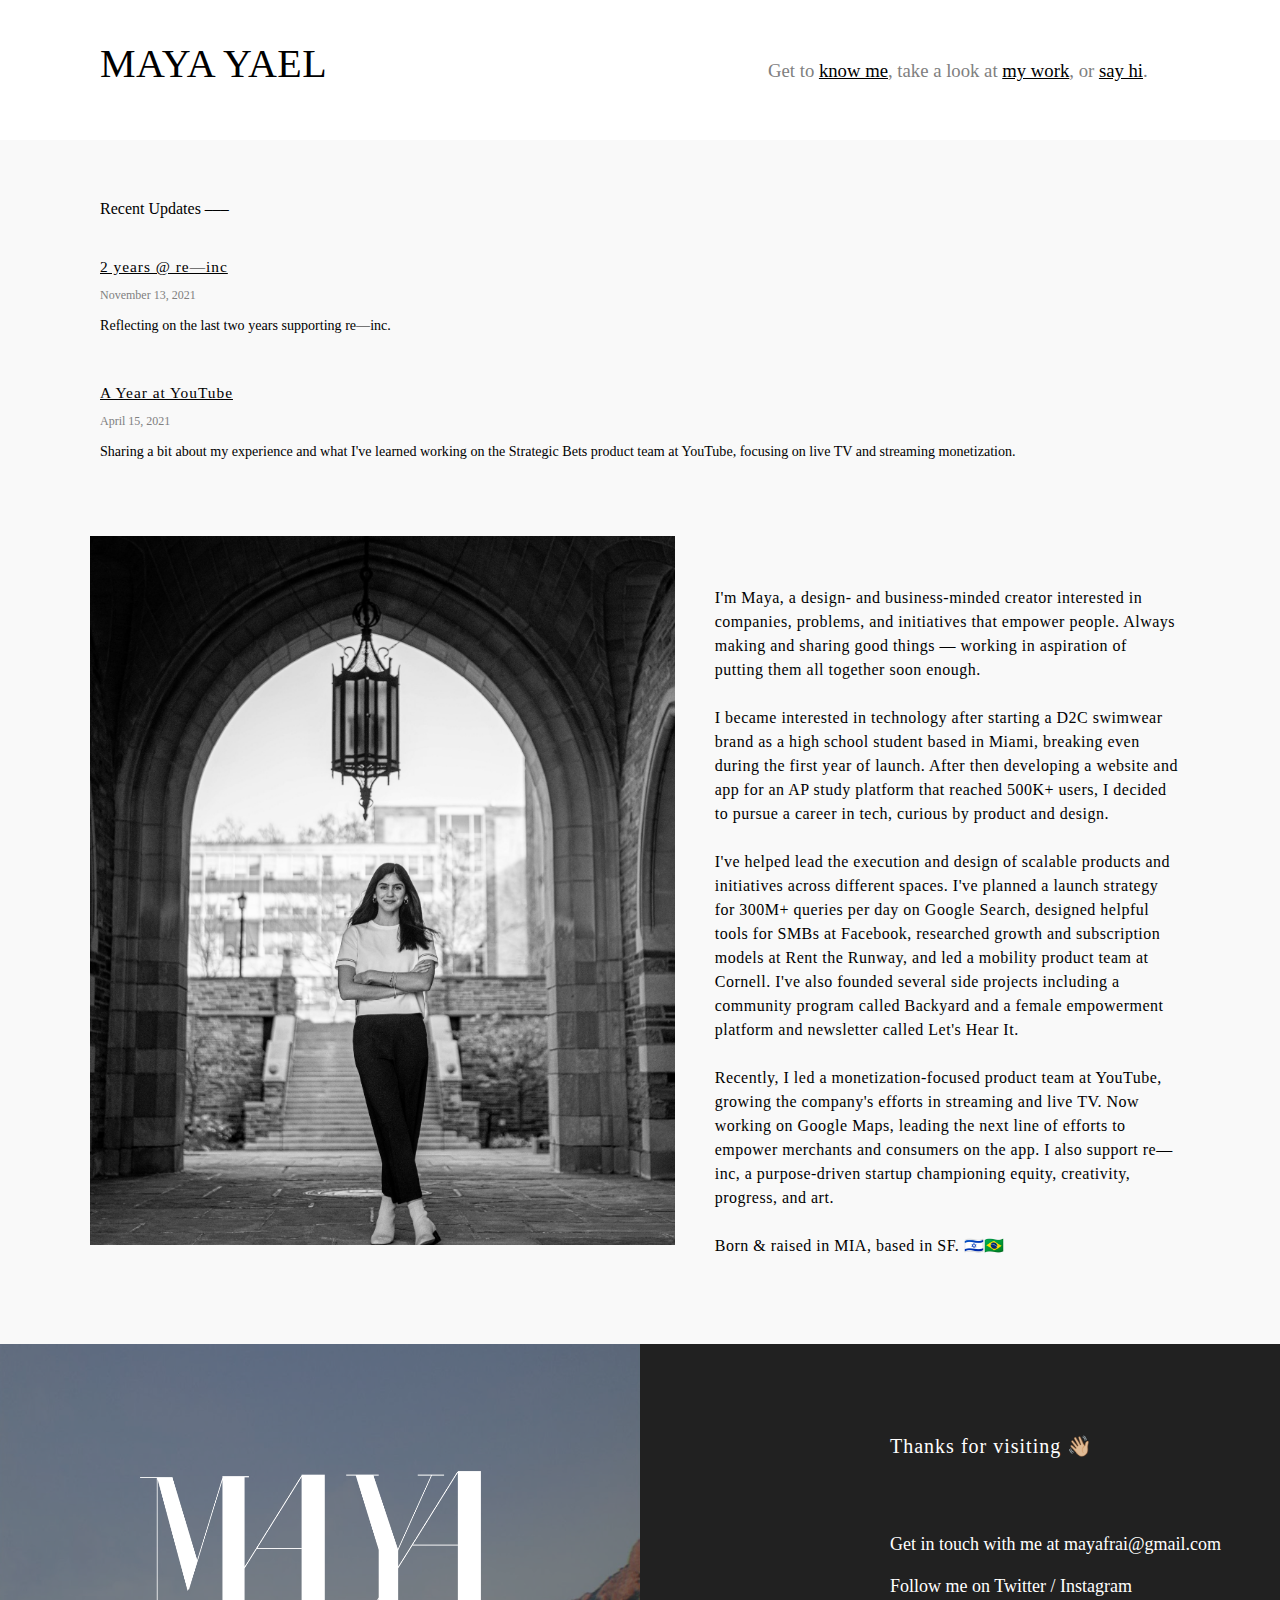
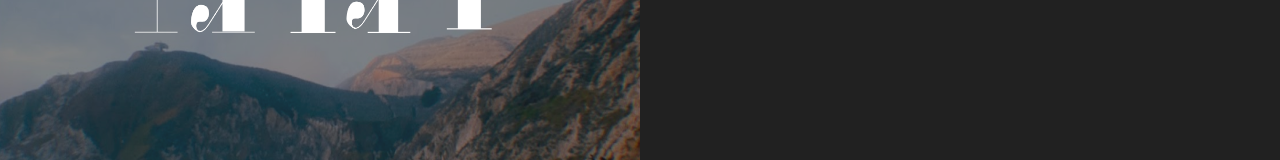
==== commit ba2e0c31: "Add files via upload" ====
--- a/index.html
+++ b/index.html
@@ -54,6 +54,21 @@
         <!-- list of updates  -->
         <div class="article">
             <h1 class="article-title">
+                <a href="re-2yrs.html">
+                    2 years @ re—inc
+                </a>
+                <p>November 13, 2021</p>
+            </h1>
+            <p class="byline"> Reflecting on the last two years supporting re—inc.
+            </p>
+        </div>
+
+
+
+
+
+        <div class="article">
+            <h1 class="article-title">
                 <a href="youtube.html">
                     A Year at YouTube
                 </a>
@@ -63,7 +78,7 @@
             </p>
         </div>
 
-        <div class="article">
+        <!-- <div class="article">
             <h1 class="article-title">
                 <a href="https://re-website.com/collections/gamer-collection">
                     Launching GAMER, Spring 2021
@@ -72,7 +87,7 @@
             </h1>
             <p class="byline"> Today at re—inc, we launched GAMER. A collection in the making for decades, colorfully depicting the greatest game of all -  representation and equity. Gamer is inspired by the stories of women, BIPOC, and activists who are boldly disrupting the field of gaming and beyond.
             </p>
-        </div>
+        </div> -->
 
         <!-- end recent updates -->
         <br><br>
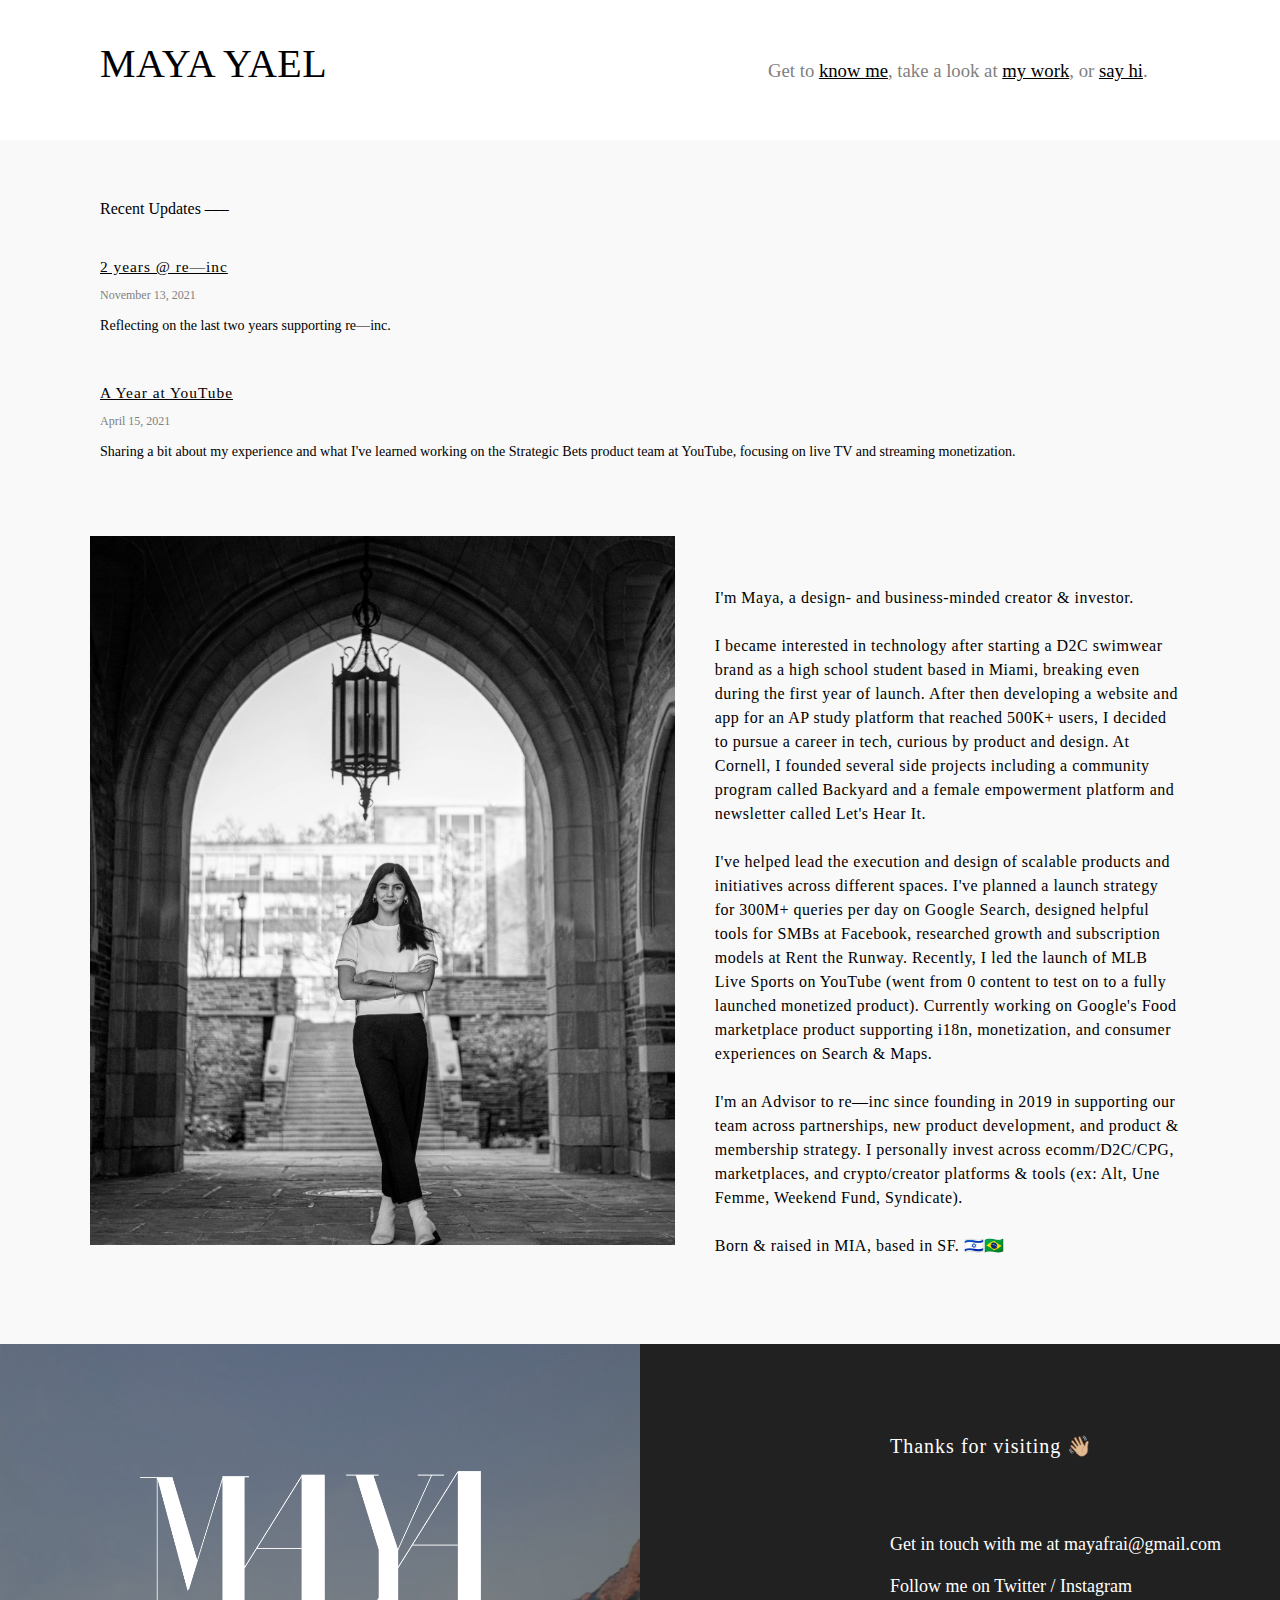
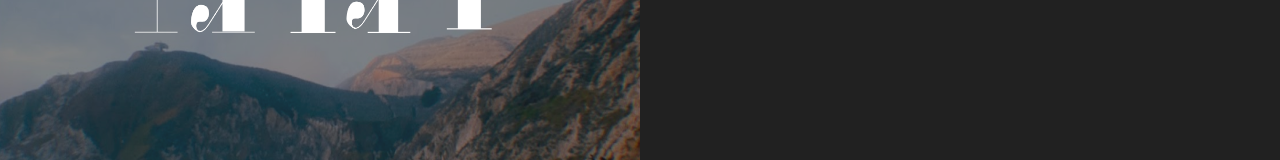
==== commit 33ca0cb6: "Add files via upload" ====
--- a/index.html
+++ b/index.html
@@ -105,13 +105,14 @@
 
                 <p>
 
-                    I'm Maya, a design- and business-minded creator interested in companies, problems, and initiatives that empower people. Always making and sharing good things — working in aspiration of putting them all together soon enough.
+                    I'm Maya, a design- and business-minded creator & investor.
                     <br><br>
-                    I became interested in technology after starting a D2C swimwear brand as a high school student based in Miami, breaking even during the first year of launch. After then developing a website and app for an AP study platform that reached 500K+ users, I decided to pursue a career in tech, curious by product and design.
+                    I became interested in technology after starting a D2C swimwear brand as a high school student based in Miami, breaking even during the first year of launch. After then developing a website and app for an AP study platform that reached 500K+ users, I decided to pursue a career in tech, curious by product and design. At Cornell, I founded several side projects including a community program called Backyard and a female empowerment platform and newsletter called Let's Hear It.
                     <br><br>
-                    I've helped lead the execution and design of scalable products and initiatives across different spaces. I've planned a launch strategy for 300M+ queries per day on Google Search, designed helpful tools for SMBs at Facebook, researched growth and subscription models at Rent the Runway, and led a mobility product team at Cornell. I've also founded several side projects including a community program called Backyard and a female empowerment platform and newsletter called Let's Hear It.
+                    I've helped lead the execution and design of scalable products and initiatives across different spaces. I've planned a launch strategy for 300M+ queries per day on Google Search, designed helpful tools for SMBs at Facebook, researched growth and subscription models at Rent the Runway. Recently, I led the launch of MLB Live Sports on YouTube (went from 0 content to test on to a fully launched monetized product). Currently working on Google's Food marketplace product supporting i18n, monetization, and consumer experiences on Search & Maps.
                     <br><br>
-                    Recently, I led a monetization-focused product team at YouTube, growing the company's efforts in streaming and live TV. Now working on Google Maps, leading the next line of efforts to empower merchants and consumers on the app. I also support re—inc, a purpose-driven startup championing equity, creativity, progress, and art.
+                    I'm an Advisor to re—inc since founding in 2019 in supporting our team across partnerships, new product development, and product & membership strategy. I personally invest across ecomm/D2C/CPG, marketplaces, and crypto/creator platforms & tools (ex: Alt, Une Femme, Weekend Fund, Syndicate).
+
 
                     <br><br>
                     Born & raised in MIA, based in SF. 🇮🇱🇧🇷
